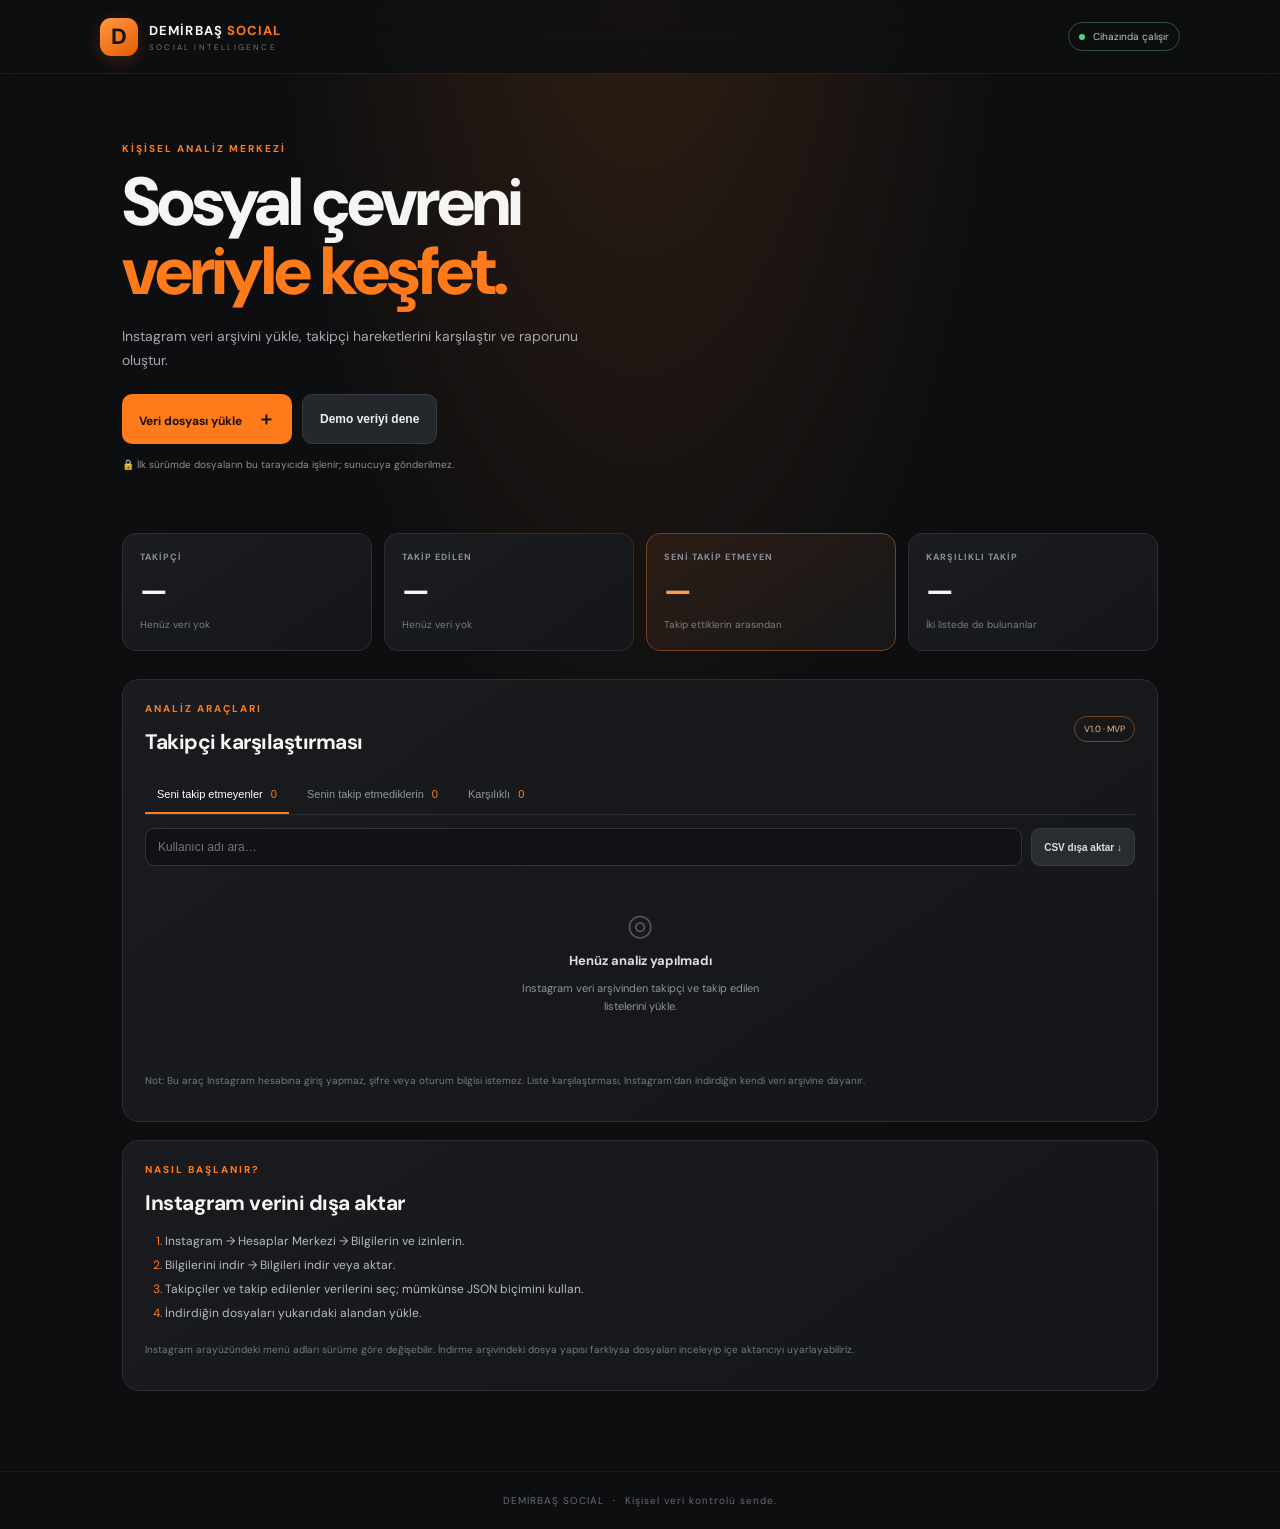
==== index.html @ a3990540 "Add files via upload" ====
<!doctype html>
<html lang="tr">
<head>
  <meta charset="utf-8">
  <meta name="viewport" content="width=device-width,initial-scale=1,viewport-fit=cover">
  <meta name="theme-color" content="#111111">
  <meta name="description" content="DEMİRBAŞ SOCIAL — kişisel sosyal medya analiz merkezi">
  <link rel="manifest" href="manifest.webmanifest">
  <link rel="icon" href="icon.svg" type="image/svg+xml">
  <link rel="stylesheet" href="styles.css">
  <title>DEMİRBAŞ SOCIAL</title>
</head>
<body>
  <header class="topbar">
    <div class="brand"><span class="brand-mark">D</span><div><strong>DEMİRBAŞ <em>SOCIAL</em></strong><small>SOCIAL INTELLIGENCE</small></div></div>
    <span class="local-pill"><i></i> Cihazında çalışır</span>
  </header>

  <main>
    <section class="hero">
      <p class="eyebrow">KİŞİSEL ANALİZ MERKEZİ</p>
      <h1>Sosyal çevreni<br><span>veriyle keşfet.</span></h1>
      <p class="sub">Instagram veri arşivini yükle, takipçi hareketlerini karşılaştır ve raporunu oluştur.</p>
      <div class="actions">
        <label class="primary-btn" for="fileInput">Veri dosyası yükle <b>＋</b></label>
        <input id="fileInput" type="file" accept=".json,.html,.htm,.csv,.txt" multiple hidden>
        <button class="secondary-btn" id="demoBtn">Demo veriyi dene</button>
      </div>
      <p class="privacy-note">🔒 İlk sürümde dosyaların bu tarayıcıda işlenir; sunucuya gönderilmez.</p>
    </section>

    <section class="stats">
      <article class="stat-card"><span>TAKİPÇİ</span><strong id="followersCount">—</strong><small id="followersHint">Henüz veri yok</small></article>
      <article class="stat-card"><span>TAKİP EDİLEN</span><strong id="followingCount">—</strong><small id="followingHint">Henüz veri yok</small></article>
      <article class="stat-card accent-card"><span>SENİ TAKİP ETMEYEN</span><strong id="notFollowingBack">—</strong><small>Takip ettiklerin arasından</small></article>
      <article class="stat-card"><span>KARŞILIKLI TAKİP</span><strong id="mutualCount">—</strong><small>İki listede de bulunanlar</small></article>
    </section>

    <section class="panel">
      <div class="section-head"><div><p class="eyebrow">ANALİZ ARAÇLARI</p><h2>Takipçi karşılaştırması</h2></div><span class="tag">V1.0 · MVP</span></div>
      <div class="tabs" role="tablist">
        <button class="tab active" data-tab="notback">Seni takip etmeyenler <span id="notbackTabCount">0</span></button>
        <button class="tab" data-tab="fans">Senin takip etmediklerin <span id="fansTabCount">0</span></button>
        <button class="tab" data-tab="mutual">Karşılıklı <span id="mutualTabCount">0</span></button>
      </div>
      <div class="list-toolbar"><input id="searchInput" type="search" placeholder="Kullanıcı adı ara…"><button id="exportBtn" class="export-btn">CSV dışa aktar ↓</button></div>
      <div id="resultList" class="result-list"><div class="empty"><span>◎</span><strong>Henüz analiz yapılmadı</strong><p>Instagram veri arşivinden takipçi ve takip edilen listelerini yükle.</p></div></div>
      <p class="footnote">Not: Bu araç Instagram hesabına giriş yapmaz, şifre veya oturum bilgisi istemez. Liste karşılaştırması, Instagram'dan indirdiğin kendi veri arşivine dayanır.</p>
    </section>

    <section class="howto">
      <p class="eyebrow">NASIL BAŞLANIR?</p>
      <h2>Instagram verini dışa aktar</h2>
      <ol>
        <li>Instagram → Hesaplar Merkezi → Bilgilerin ve izinlerin.</li>
        <li>Bilgilerini indir → Bilgileri indir veya aktar.</li>
        <li>Takipçiler ve takip edilenler verilerini seç; mümkünse JSON biçimini kullan.</li>
        <li>İndirdiğin dosyaları yukarıdaki alandan yükle.</li>
      </ol>
      <p class="footnote">Instagram arayüzündeki menü adları sürüme göre değişebilir. İndirme arşivindeki dosya yapısı farklıysa dosyaları inceleyip içe aktarıcıyı uyarlayabiliriz.</p>
    </section>
  </main>
  <footer>DEMİRBAŞ SOCIAL <span>·</span> Kişisel veri kontrolü sende.</footer>
  <script src="app.js"></script>
  <script>
    if ("serviceWorker" in navigator) window.addEventListener("load", () => navigator.serviceWorker.register("./sw.js").catch(()=>{}));
  </script>
</body>
</html>
---- styles.css ----
@import url('https://fonts.googleapis.com/css2?family=DM+Sans:wght@400;500;600;700;800&display=swap');
:root{--bg:#0d0e10;--panel:#17191c;--panel2:#1d2024;--line:#2b2e33;--text:#f5f5f3;--muted:#969ba3;--orange:#ff7a1a;--orange2:#ff9b4a}
*{box-sizing:border-box}body{margin:0;background:radial-gradient(ellipse at 50% -15%,#342014 0%,var(--bg) 42%);color:var(--text);font-family:"DM Sans",-apple-system,BlinkMacSystemFont,sans-serif;min-height:100vh}
.topbar{height:74px;border-bottom:1px solid #ffffff12;display:flex;align-items:center;justify-content:space-between;padding:0 max(20px,calc((100vw - 1080px)/2));background:#0d0e10c9;backdrop-filter:blur(16px);position:sticky;top:0;z-index:5}
.brand{display:flex;align-items:center;gap:11px}.brand-mark{width:38px;height:38px;border-radius:11px;background:linear-gradient(145deg,#ff9a45,#e65b00);display:grid;place-items:center;font-weight:800;font-size:22px;color:#151515;box-shadow:0 5px 20px #ff7a1a30}.brand strong{display:block;font-size:13px;letter-spacing:1.1px}.brand em{font-style:normal;color:var(--orange)}.brand small{display:block;color:#777;font-size:8px;letter-spacing:2.2px;margin-top:3px}.local-pill{font-size:10px;color:#b7c9bc;border:1px solid #35513e;border-radius:30px;padding:7px 10px}.local-pill i{display:inline-block;width:6px;height:6px;border-radius:50%;background:#55d47a;margin-right:5px}
main{max-width:1080px;margin:auto;padding:50px 22px 80px}.hero{padding:18px 0 38px}.eyebrow{font-size:10px;letter-spacing:2px;color:var(--orange);font-weight:800;margin:0 0 13px}.hero h1{font-size:clamp(38px,8vw,68px);line-height:1.02;letter-spacing:-3px;margin:0;font-weight:800}.hero h1 span{color:var(--orange)}.sub{color:#a4a7ac;max-width:490px;font-size:14px;line-height:1.7;margin:18px 0 22px}.actions{display:flex;gap:10px;flex-wrap:wrap}.primary-btn,.secondary-btn{border:0;border-radius:10px;padding:13px 17px;font-weight:700;font-size:12px;cursor:pointer}.primary-btn{background:var(--orange);color:#17110c}.primary-btn b{font-size:18px;margin-left:12px}.secondary-btn{background:#24272b;color:#eee;border:1px solid #363a40}.privacy-note{font-size:10px;color:#8b918c;margin-top:14px}
.stats{display:grid;grid-template-columns:repeat(4,1fr);gap:12px;margin:14px 0 28px}.stat-card{background:linear-gradient(145deg,#1a1c20,#141619);border:1px solid var(--line);border-radius:14px;padding:17px;min-height:112px}.stat-card span{display:block;color:#8d929a;font-size:9px;letter-spacing:1px;font-weight:700}.stat-card strong{display:block;font-size:30px;letter-spacing:-1px;margin:8px 0 2px}.stat-card small{font-size:10px;color:#777e87}.accent-card{border-color:#77401f;background:linear-gradient(145deg,#2b1d15,#171719)}.accent-card strong{color:var(--orange2)}
.panel,.howto{background:linear-gradient(145deg,#191b1f,#141619);border:1px solid var(--line);border-radius:17px;padding:22px;margin-top:18px}.section-head{display:flex;justify-content:space-between;align-items:center;gap:10px}.section-head h2,.howto h2{font-size:21px;margin:0;letter-spacing:-.5px}.tag{font-size:9px;color:#ffb47b;border:1px solid #744322;border-radius:30px;padding:6px 9px}.tabs{display:flex;gap:6px;overflow:auto;margin:22px 0 13px;border-bottom:1px solid var(--line)}.tab{white-space:nowrap;border:0;background:none;color:#90959d;padding:10px 12px 12px;font-size:11px;cursor:pointer;border-bottom:2px solid transparent}.tab.active{color:#fff;border-color:var(--orange)}.tab span{color:var(--orange);margin-left:5px}.list-toolbar{display:flex;gap:9px}.list-toolbar input{flex:1;min-width:0;background:#101215;border:1px solid #30343a;border-radius:9px;padding:11px 12px;color:#fff;font-size:12px;outline:none}.list-toolbar input:focus{border-color:var(--orange)}.export-btn{background:#292d32;color:#ddd;border:1px solid #393e45;border-radius:9px;padding:0 12px;font-size:10px;font-weight:700}.result-list{min-height:190px;padding-top:12px}.empty{display:flex;align-items:center;justify-content:center;flex-direction:column;text-align:center;padding:27px 10px;color:#8e949c}.empty span{font-size:30px;color:#555;margin-bottom:8px}.empty strong{color:#ddd;font-size:13px}.empty p{font-size:11px;max-width:280px;line-height:1.6}.user-row{display:flex;align-items:center;justify-content:space-between;padding:11px 5px;border-bottom:1px solid #ffffff0c;font-size:12px}.user-row a{color:#ff9b4a;text-decoration:none}.user-row small{color:#737982}.footnote{font-size:10px;line-height:1.6;color:#727982;margin-top:17px}.howto{margin-top:18px}.howto ol{padding-left:20px;color:#b6bbc1;font-size:12px;line-height:2}.howto li::marker{color:var(--orange)}footer{text-align:center;color:#646a72;font-size:10px;letter-spacing:1px;padding:22px;border-top:1px solid #ffffff0c}footer span{color:var(--orange);padding:0 5px}
@media(max-width:650px){.topbar{height:65px;padding:0 16px}.local-pill{font-size:9px}main{padding:34px 15px 55px}.hero h1{letter-spacing:-2px}.stats{grid-template-columns:repeat(2,1fr);gap:8px}.stat-card{padding:13px;min-height:100px}.stat-card strong{font-size:26px}.panel,.howto{padding:16px}.section-head h2{font-size:18px}.tabs{margin-top:17px}.tab{font-size:10px;padding-left:7px;padding-right:7px}.list-toolbar{flex-direction:column}.export-btn{padding:11px}.brand strong{font-size:11px}}
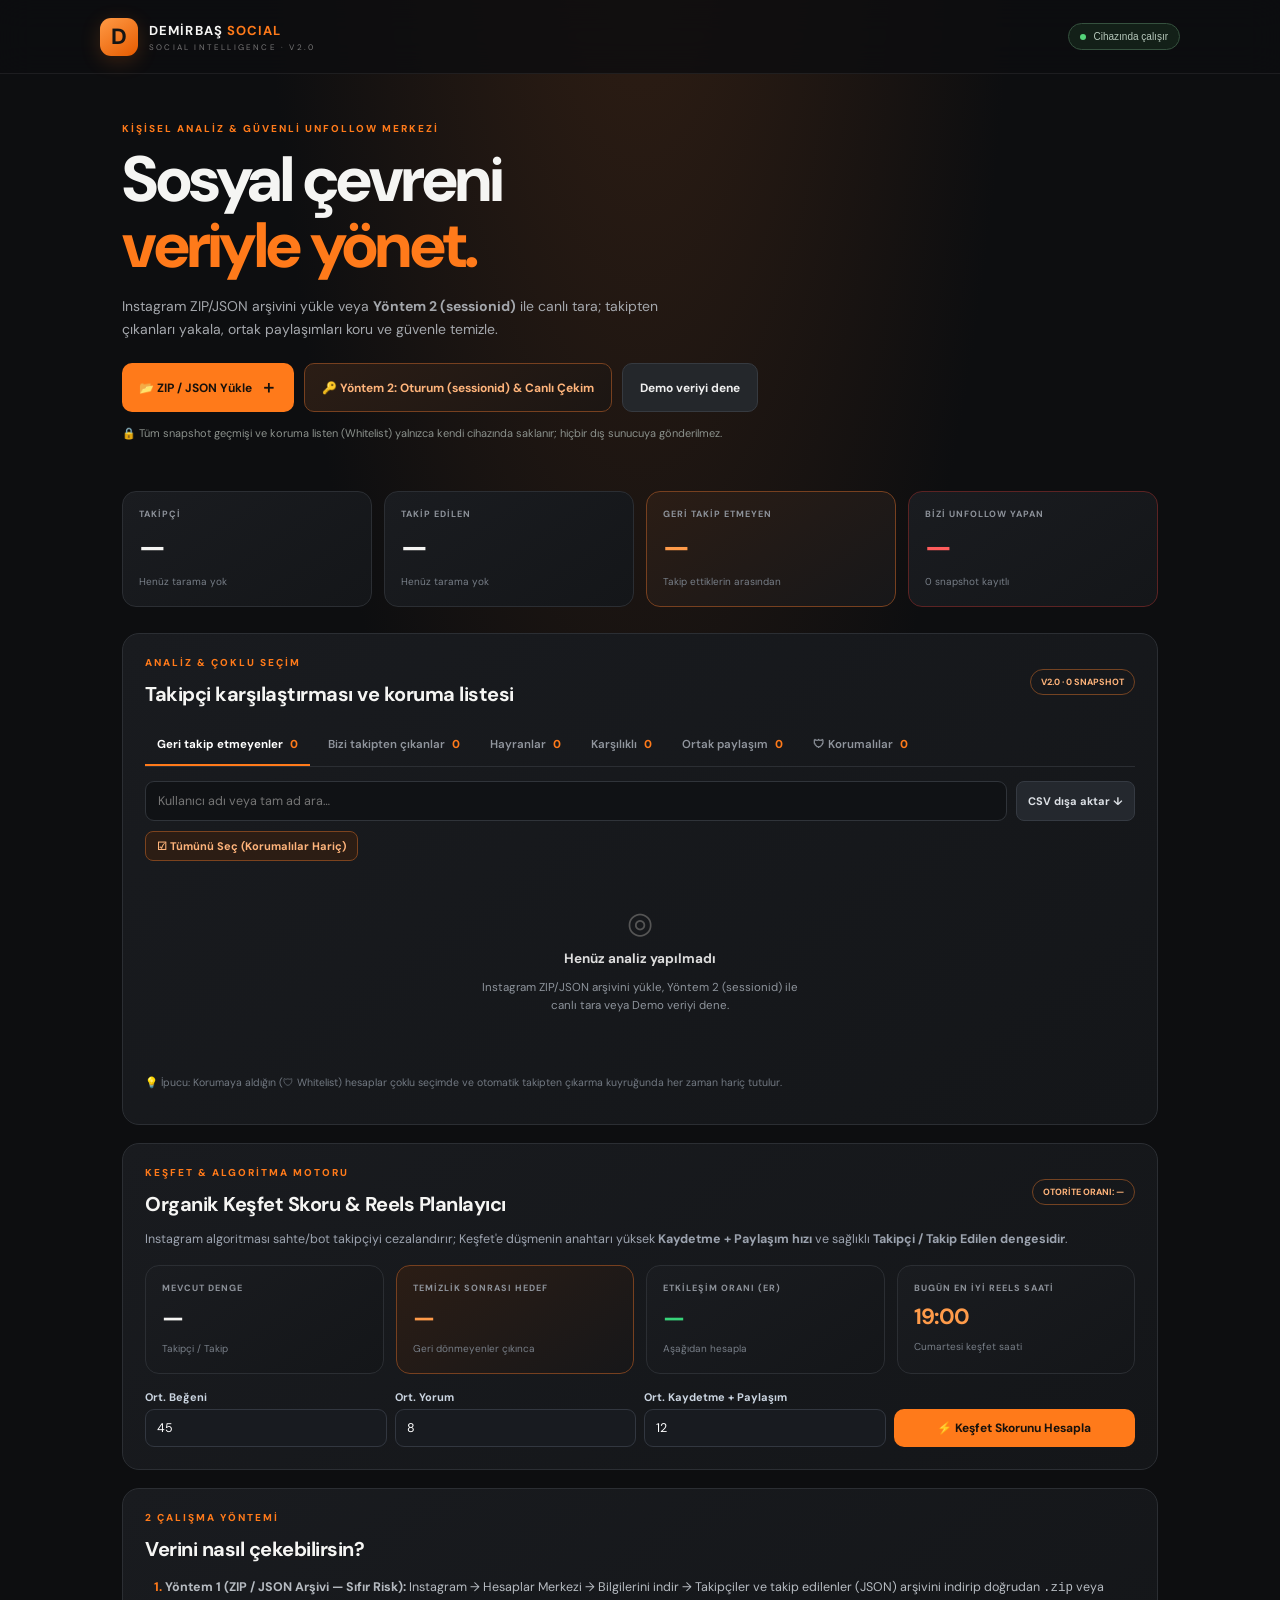
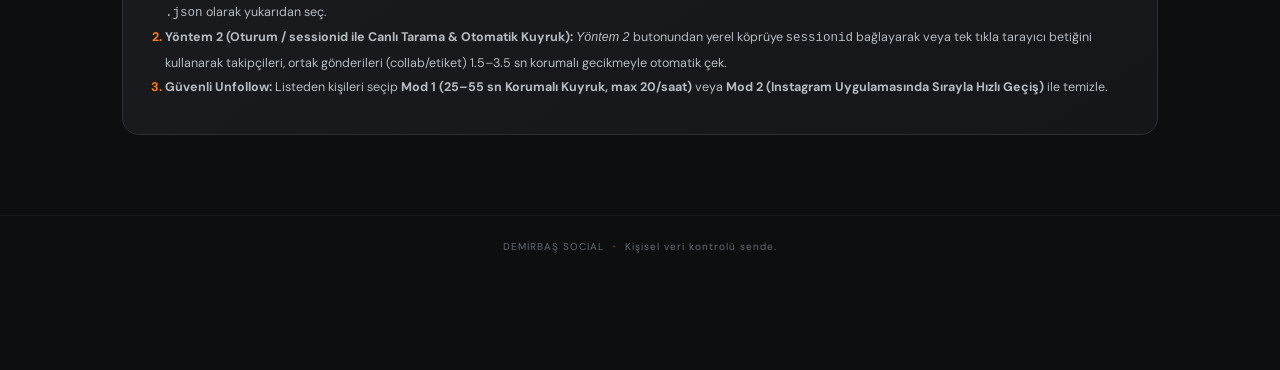
==== commit 97ec123b: "feat: DEMIRBAS SOCIAL v2.0 + Explore Engine & Safe Unfollow" ====
--- a/index.html
+++ b/index.html
@@ -2,68 +2,312 @@
 <html lang="tr">
 <head>
   <meta charset="utf-8">
-  <meta name="viewport" content="width=device-width,initial-scale=1,viewport-fit=cover">
+  <meta name="viewport" content="width=device-width,initial-scale=1,maximum-scale=1,user-scalable=no,viewport-fit=cover">
+  <meta name="apple-mobile-web-app-capable" content="yes">
+  <meta name="apple-mobile-web-app-status-bar-style" content="black-translucent">
+  <meta name="apple-mobile-web-app-title" content="D SOCIAL">
   <meta name="theme-color" content="#111111">
-  <meta name="description" content="DEMİRBAŞ SOCIAL — kişisel sosyal medya analiz merkezi">
+  <meta name="description" content="DEMİRBAŞ SOCIAL — kişisel takipçi analizi, snapshot geçmişi ve güvenli takipten çıkarma merkezi">
   <link rel="manifest" href="manifest.webmanifest">
   <link rel="icon" href="icon.svg" type="image/svg+xml">
+  <link rel="apple-touch-icon" href="icon.svg">
   <link rel="stylesheet" href="styles.css">
   <title>DEMİRBAŞ SOCIAL</title>
 </head>
 <body>
   <header class="topbar">
-    <div class="brand"><span class="brand-mark">D</span><div><strong>DEMİRBAŞ <em>SOCIAL</em></strong><small>SOCIAL INTELLIGENCE</small></div></div>
-    <span class="local-pill"><i></i> Cihazında çalışır</span>
+    <div class="brand">
+      <span class="brand-mark">D</span>
+      <div>
+        <strong>DEMİRBAŞ <em>SOCIAL</em></strong>
+        <small>SOCIAL INTELLIGENCE · V2.0</small>
+      </div>
+    </div>
+    <div class="top-right">
+      <button class="local-pill" id="sessionPillBtn" type="button">
+        <i></i> <span id="sessionPillText">Cihazında çalışır</span>
+      </button>
+    </div>
   </header>
 
   <main>
     <section class="hero">
-      <p class="eyebrow">KİŞİSEL ANALİZ MERKEZİ</p>
-      <h1>Sosyal çevreni<br><span>veriyle keşfet.</span></h1>
-      <p class="sub">Instagram veri arşivini yükle, takipçi hareketlerini karşılaştır ve raporunu oluştur.</p>
+      <p class="eyebrow">KİŞİSEL ANALİZ &amp; GÜVENLİ UNFOLLOW MERKEZİ</p>
+      <h1>Sosyal çevreni<br><span>veriyle yönet.</span></h1>
+      <p class="sub">Instagram ZIP/JSON arşivini yükle veya <strong>Yöntem 2 (sessionid)</strong> ile canlı tara; takipten çıkanları yakala, ortak paylaşımları koru ve güvenle temizle.</p>
       <div class="actions">
-        <label class="primary-btn" for="fileInput">Veri dosyası yükle <b>＋</b></label>
-        <input id="fileInput" type="file" accept=".json,.html,.htm,.csv,.txt" multiple hidden>
-        <button class="secondary-btn" id="demoBtn">Demo veriyi dene</button>
-      </div>
-      <p class="privacy-note">🔒 İlk sürümde dosyaların bu tarayıcıda işlenir; sunucuya gönderilmez.</p>
-    </section>
+        <label class="primary-btn" for="fileInput">📂 ZIP / JSON Yükle <b>＋</b></label>
+        <input id="fileInput" type="file" accept=".zip,.json,.html,.htm,.csv,.txt" multiple hidden>
+        <button class="session-btn" id="openMethod2Btn" type="button">🔑 Yöntem 2: Oturum (sessionid) &amp; Canlı Çekim</button>
+        <button class="secondary-btn" id="demoBtn" type="button">Demo veriyi dene</button>
+      </div>
+      <p class="privacy-note">🔒 Tüm snapshot geçmişi ve koruma listen (Whitelist) yalnızca kendi cihazında saklanır; hiçbir dış sunucuya gönderilmez.</p>
+    </section>
+
+    <div class="status-banner" id="statusBanner">
+      <span id="statusBannerText">Hazır</span>
+      <button class="mini-btn" type="button" onclick="document.getElementById('statusBanner').style.display='none'">✕</button>
+    </div>
+
+    <div class="queue-card" id="queueCard">
+      <div class="queue-head">
+        <span class="queue-title" id="queueTitle">⏱ Korumalı Otomatik Kuyruk</span>
+        <div style="display:flex;gap:6px;">
+          <button class="mini-btn" id="qPauseBtn" type="button">Duraklat</button>
+          <button class="mini-btn green" id="qResumeBtn" type="button">Devam Et</button>
+          <button class="mini-btn" id="qClearBtn" type="button">Temizle</button>
+        </div>
+      </div>
+      <div class="queue-sub" id="queueSubText">Hazırlanıyor…</div>
+    </div>
 
     <section class="stats">
-      <article class="stat-card"><span>TAKİPÇİ</span><strong id="followersCount">—</strong><small id="followersHint">Henüz veri yok</small></article>
-      <article class="stat-card"><span>TAKİP EDİLEN</span><strong id="followingCount">—</strong><small id="followingHint">Henüz veri yok</small></article>
-      <article class="stat-card accent-card"><span>SENİ TAKİP ETMEYEN</span><strong id="notFollowingBack">—</strong><small>Takip ettiklerin arasından</small></article>
-      <article class="stat-card"><span>KARŞILIKLI TAKİP</span><strong id="mutualCount">—</strong><small>İki listede de bulunanlar</small></article>
+      <article class="stat-card" data-jump="mutual">
+        <span>TAKİPÇİ</span>
+        <strong id="followersCount">—</strong>
+        <small id="followersHint">Henüz tarama yok</small>
+      </article>
+      <article class="stat-card" data-jump="notback">
+        <span>TAKİP EDİLEN</span>
+        <strong id="followingCount">—</strong>
+        <small id="followingHint">Henüz tarama yok</small>
+      </article>
+      <article class="stat-card accent-card" data-jump="notback">
+        <span>GERİ TAKİP ETMEYEN</span>
+        <strong id="notFollowingBack">—</strong>
+        <small>Takip ettiklerin arasından</small>
+      </article>
+      <article class="stat-card alert-card" data-jump="unfollowers">
+        <span>BİZİ UNFOLLOW YAPAN</span>
+        <strong id="unfollowersCount">—</strong>
+        <small id="unfollowersHint">Snapshot karşılaştırması</small>
+      </article>
     </section>
 
     <section class="panel">
-      <div class="section-head"><div><p class="eyebrow">ANALİZ ARAÇLARI</p><h2>Takipçi karşılaştırması</h2></div><span class="tag">V1.0 · MVP</span></div>
+      <div class="section-head">
+        <div>
+          <p class="eyebrow">ANALİZ &amp; ÇOKLU SEÇİM</p>
+          <h2>Takipçi karşılaştırması ve koruma listesi</h2>
+        </div>
+        <span class="tag" id="snapshotTag">V2.0 · SNAPSHOT HAZIR</span>
+      </div>
+
       <div class="tabs" role="tablist">
-        <button class="tab active" data-tab="notback">Seni takip etmeyenler <span id="notbackTabCount">0</span></button>
-        <button class="tab" data-tab="fans">Senin takip etmediklerin <span id="fansTabCount">0</span></button>
-        <button class="tab" data-tab="mutual">Karşılıklı <span id="mutualTabCount">0</span></button>
-      </div>
-      <div class="list-toolbar"><input id="searchInput" type="search" placeholder="Kullanıcı adı ara…"><button id="exportBtn" class="export-btn">CSV dışa aktar ↓</button></div>
-      <div id="resultList" class="result-list"><div class="empty"><span>◎</span><strong>Henüz analiz yapılmadı</strong><p>Instagram veri arşivinden takipçi ve takip edilen listelerini yükle.</p></div></div>
-      <p class="footnote">Not: Bu araç Instagram hesabına giriş yapmaz, şifre veya oturum bilgisi istemez. Liste karşılaştırması, Instagram'dan indirdiğin kendi veri arşivine dayanır.</p>
+        <button class="tab active" data-tab="notback" type="button">Geri takip etmeyenler <span id="notbackTabCount">0</span></button>
+        <button class="tab" data-tab="unfollowers" type="button">Bizi takipten çıkanlar <span id="unfollowersTabCount">0</span></button>
+        <button class="tab" data-tab="fans" type="button">Hayranlar <span id="fansTabCount">0</span></button>
+        <button class="tab" data-tab="mutual" type="button">Karşılıklı <span id="mutualTabCount">0</span></button>
+        <button class="tab" data-tab="collabs" type="button">Ortak paylaşım <span id="collabsTabCount">0</span></button>
+        <button class="tab" data-tab="whitelist" type="button">🛡 Korumalılar <span id="whitelistTabCount">0</span></button>
+      </div>
+
+      <div class="list-toolbar">
+        <input id="searchInput" type="search" placeholder="Kullanıcı adı veya tam ad ara…">
+        <button id="exportBtn" class="mini-btn" type="button">CSV dışa aktar ↓</button>
+      </div>
+
+      <div class="bulk-bar">
+        <button class="mini-btn orange" id="selectAllBtn" type="button">☑ Tümünü Seç (Korumalılar Hariç)</button>
+        <button class="mini-btn green" id="protectCollabsBtn" type="button" style="display:none;">🛡 Tüm Ortak Paylaşımları Koru</button>
+        <button class="mini-btn green" id="protectSelectedBtn" type="button" style="display:none;">🛡 Seçilenleri Korumaya Al</button>
+        <button class="mini-btn" id="clearSelectBtn" type="button" style="display:none;">Seçimi Temizle</button>
+      </div>
+
+      <div id="resultList" class="result-list">
+        <div class="empty">
+          <span>◎</span>
+          <strong>Henüz analiz yapılmadı</strong>
+          <p>Instagram ZIP/JSON arşivini yükle, Yöntem 2 (sessionid) ile canlı tara veya Demo veriyi dene.</p>
+        </div>
+      </div>
+
+      <p class="footnote">
+        💡 İpucu: Korumaya aldığın (🛡 Whitelist) hesaplar çoklu seçimde ve otomatik takipten çıkarma kuyruğunda her zaman hariç tutulur.
+      </p>
+    </section>
+
+    <!-- Organik Keşfet & Büyüme Analiz Paneli -->
+    <section class="panel" id="explorePanel">
+      <div class="section-head">
+        <div>
+          <p class="eyebrow">KEŞFET &amp; ALGORİTMA MOTORU</p>
+          <h2>Organik Keşfet Skoru &amp; Reels Planlayıcı</h2>
+        </div>
+        <span class="tag" id="ratioBadge">OTORİTE ORANI: —</span>
+      </div>
+
+      <p style="font-size:12.5px;color:#9ca3af;margin:12px 0 16px;line-height:1.6;">
+        Instagram algoritması sahte/bot takipçiyi cezalandırır; Keşfet'e düşmenin anahtarı yüksek <strong>Kaydetme + Paylaşım hızı</strong> ve sağlıklı <strong>Takipçi / Takip Edilen dengesidir</strong>.
+      </p>
+
+      <div class="stats" style="margin:0 0 16px;">
+        <article class="stat-card" style="min-height:92px;">
+          <span>MEVCUT DENGE</span>
+          <strong id="curRatioVal" style="font-size:24px;">—</strong>
+          <small>Takipçi / Takip</small>
+        </article>
+        <article class="stat-card accent-card" style="min-height:92px;">
+          <span>TEMİZLİK SONRASI HEDEF</span>
+          <strong id="targetRatioVal" style="font-size:24px;">—</strong>
+          <small>Geri dönmeyenler çıkınca</small>
+        </article>
+        <article class="stat-card" style="min-height:92px;">
+          <span>ETKİLEŞİM ORANI (ER)</span>
+          <strong id="erPercentVal" style="font-size:24px;color:#38d47a;">—</strong>
+          <small id="erGradeHint">Aşağıdan hesapla</small>
+        </article>
+        <article class="stat-card" style="min-height:92px;">
+          <span>BUGÜN EN İYİ REELS SAATİ</span>
+          <strong id="bestHourVal" style="font-size:22px;color:var(--orange2);">20:30</strong>
+          <small id="bestHourHint">Prime-time etkileşim</small>
+        </article>
+      </div>
+
+      <div style="display:grid;grid-template-columns:repeat(auto-fit,minmax(130px,1fr));gap:8px;">
+        <div>
+          <label class="field-label" style="margin-top:0;">Ort. Beğeni</label>
+          <input class="field-input" id="calcLikes" type="number" placeholder="Örn: 45" value="45">
+        </div>
+        <div>
+          <label class="field-label" style="margin-top:0;">Ort. Yorum</label>
+          <input class="field-input" id="calcComments" type="number" placeholder="Örn: 8" value="8">
+        </div>
+        <div>
+          <label class="field-label" style="margin-top:0;">Ort. Kaydetme + Paylaşım</label>
+          <input class="field-input" id="calcSaves" type="number" placeholder="Örn: 12" value="12">
+        </div>
+        <div style="display:flex;align-items:flex-end;">
+          <button class="primary-btn" id="calcExploreBtn" type="button" style="width:100%;justify-content:center;padding:11px;">⚡ Keşfet Skorunu Hesapla</button>
+        </div>
+      </div>
+
+      <div id="exploreAdviceBox" class="modal-box" style="margin-top:12px;display:none;"></div>
     </section>
 
     <section class="howto">
-      <p class="eyebrow">NASIL BAŞLANIR?</p>
-      <h2>Instagram verini dışa aktar</h2>
+      <p class="eyebrow">2 ÇALIŞMA YÖNTEMİ</p>
+      <h2>Verini nasıl çekebilirsin?</h2>
       <ol>
-        <li>Instagram → Hesaplar Merkezi → Bilgilerin ve izinlerin.</li>
-        <li>Bilgilerini indir → Bilgileri indir veya aktar.</li>
-        <li>Takipçiler ve takip edilenler verilerini seç; mümkünse JSON biçimini kullan.</li>
-        <li>İndirdiğin dosyaları yukarıdaki alandan yükle.</li>
+        <li><strong>Yöntem 1 (ZIP / JSON Arşivi — Sıfır Risk):</strong> Instagram → Hesaplar Merkezi → Bilgilerini indir → Takipçiler ve takip edilenler (JSON) arşivini indirip doğrudan <code>.zip</code> veya <code>.json</code> olarak yukarıdan seç.</li>
+        <li><strong>Yöntem 2 (Oturum / sessionid ile Canlı Tarama &amp; Otomatik Kuyruk):</strong> <em>Yöntem 2</em> butonundan yerel köprüye <code>sessionid</code> bağlayarak veya tek tıkla tarayıcı betiğini kullanarak takipçileri, ortak gönderileri (collab/etiket) 1.5–3.5 sn korumalı gecikmeyle otomatik çek.</li>
+        <li><strong>Güvenli Unfollow:</strong> Listeden kişileri seçip <strong>Mod 1 (25–55 sn Korumalı Kuyruk, max 20/saat)</strong> veya <strong>Mod 2 (Instagram Uygulamasında Sırayla Hızlı Geçiş)</strong> ile temizle.</li>
       </ol>
-      <p class="footnote">Instagram arayüzündeki menü adları sürüme göre değişebilir. İndirme arşivindeki dosya yapısı farklıysa dosyaları inceleyip içe aktarıcıyı uyarlayabiliriz.</p>
     </section>
   </main>
+
+  <!-- Sabit Alt Seçmeli Unfollow Çubuğu -->
+  <div class="unfollow-bar" id="unfollowBar">
+    <div class="unfollow-top">
+      <strong id="selectedCountLabel">0 hesap seçildi</strong>
+      <span style="color:#6ee7b7;font-size:11px;">🛡 Korumalılar otomatik hariç</span>
+    </div>
+    <div class="mode-grid">
+      <button class="mode-btn m1" id="mode1Btn" type="button">
+        <strong>Mod 1: Korumalı Otomatik Kuyruk</strong>
+        <small>25–55 sn rastgele bekleme · Max 20/saat</small>
+      </button>
+      <button class="mode-btn m2" id="mode2Btn" type="button">
+        <strong>Mod 2: Yarı Otomatik Hızlı Geçiş</strong>
+        <small>Instagram'da Sırayla Aç · Sıfır Bot Riski</small>
+      </button>
+    </div>
+  </div>
+
+  <!-- Yöntem 2: Oturum (sessionid) & Canlı Çekim Modalı -->
+  <div class="modal-backdrop" id="method2Modal">
+    <div class="modal-card">
+      <div style="display:flex;justify-content:space-between;align-items:center;">
+        <div>
+          <p class="eyebrow" style="margin-bottom:4px;">YÖNTEM 2 · CANLI VERİ &amp; KUYRUK</p>
+          <strong style="font-size:17px;">Oturum (sessionid) &amp; Otomatik Tarama</strong>
+        </div>
+        <button class="mini-btn" type="button" id="closeMethod2Btn">Kapat</button>
+      </div>
+
+      <!-- Seçenek A: sessionid + Yerel Köprü -->
+      <div class="modal-box">
+        <strong style="font-size:13px;color:var(--orange2);">🔑 A) sessionid + Yerel Köprü Sunucusu (Tam Otomatik)</strong>
+        <p style="font-size:11.5px;color:#9ca3af;margin:6px 0 8px;line-height:1.5;">
+          Masaüstündeki <code>anti/demirbas-social/yerel-kopru/Baslat.command</code> açıkken tarayıcı çerezindeki <code>sessionid</code> ve <code>csrftoken</code> ile hem 1.5–3.5 sn korumalı canlı tarama hem de Mod 1 otomatik unfollow kuyruğu doğrudan çalışır.
+        </p>
+        <label class="field-label">Yerel Köprü Adresi (Mac veya HTTPS Tünel)</label>
+        <input class="field-input" id="bridgeUrlInput" placeholder="http://127.0.0.1:8090">
+        <label class="field-label">Instagram sessionid (veya tam Cookie satırı)</label>
+        <input class="field-input" id="sessionIdInput" type="password" placeholder="sessionid değerini yapıştır…">
+        <label class="field-label">csrftoken (Mod 1 otomatik takipten çıkarma için)</label>
+        <input class="field-input" id="csrfInput" placeholder="csrftoken değeri…">
+        <button class="primary-btn" style="width:100%;justify-content:center;margin-top:12px;" id="saveAndLiveScanBtn" type="button">
+          🚀 Kaydet ve Canlı Taramayı Başlat
+        </button>
+      </div>
+
+      <!-- Seçenek B: Köprüsüz Tarayıcıdan Canlı Çekim -->
+      <div class="modal-box">
+        <strong style="font-size:13px;color:#6ee7b7;">⚡ B) Köprüsüz Canlı Çekim (instagram.com Açıkken Tek Tık)</strong>
+        <p style="font-size:11.5px;color:#9ca3af;margin:6px 0 10px;line-height:1.5;">
+          Bilgisayar veya Safari'de <code>instagram.com</code> açıkken 1. butona basıp tarama kodunu kopyala ve konsolda çalıştır (1.5–3.5 sn korumalı okur ve veriyi panoya kopyalar). Ardından 2. butonla buraya aktar:
+        </p>
+        <div style="display:grid;grid-template-columns:1fr 1fr;gap:8px;">
+          <button class="mini-btn orange" id="copyScannerScriptBtn" type="button" style="padding:11px 8px;">1. Canlı Tarama Kodunu Kopyala</button>
+          <button class="mini-btn green" id="pasteLiveJsonBtn" type="button" style="padding:11px 8px;">2. 📋 Panodan Veriyi Aktar</button>
+        </div>
+        <textarea class="field-input" id="manualJsonPaste" rows="2" placeholder="Veya kopyalanan canlı JSON çıktısını buraya yapıştır…" style="margin-top:8px;"></textarea>
+        <button class="secondary-btn" style="width:100%;justify-content:center;margin-top:8px;padding:10px;" id="importManualJsonBtn" type="button">Yapıştırılan Veriyi Analiz Et</button>
+      </div>
+    </div>
+  </div>
+
+  <!-- Mod 2: Yarı Otomatik Hızlı Geçiş Modalı -->
+  <div class="modal-backdrop" id="semiAutoModal">
+    <div class="modal-card">
+      <div style="display:flex;justify-content:space-between;align-items:center;">
+        <strong style="font-size:15px;" id="semiTitle">Hızlı Geçiş (1/1)</strong>
+        <button class="mini-btn" type="button" id="closeSemiBtn">Kapat</button>
+      </div>
+      <div class="modal-box" style="text-align:center;padding:20px 14px;">
+        <div style="font-size:22px;font-weight:800;color:var(--orange2);" id="semiUsername">@kullanici</div>
+        <div style="font-size:12.5px;color:#9ca3af;margin-top:4px;" id="semiFullname"></div>
+        <p style="font-size:12px;color:#cbd5e1;margin:14px 0;line-height:1.55;">
+          Aşağıdaki butonla profili doğrudan telefonundaki <strong>Instagram</strong> uygulamasında aç, takipten çık ve buraya dönüp <strong>Çıktım · Sonraki</strong> butonuna dokun (Sıfır Bot Riski).
+        </p>
+        <div style="display:grid;grid-template-columns:1fr 1fr;gap:8px;">
+          <a id="semiAppLink" href="#" class="primary-btn" style="justify-content:center;text-decoration:none;">📲 Uygulamada Aç</a>
+          <a id="semiWebLink" href="#" target="_blank" rel="noopener" class="secondary-btn" style="justify-content:center;text-decoration:none;">🌐 Web'de Aç ↗</a>
+        </div>
+      </div>
+      <div style="display:grid;grid-template-columns:1fr 2fr;gap:9px;margin-top:12px;">
+        <button class="secondary-btn" id="semiSkipBtn" type="button" style="justify-content:center;">Atla</button>
+        <button class="primary-btn" id="semiDoneBtn" type="button" style="justify-content:center;background:var(--green);color:#082013;">✓ Çıktım · Sonraki</button>
+      </div>
+    </div>
+  </div>
+
+  <!-- Mod 1 Köprüsüz Kuyruk Kodu Modalı -->
+  <div class="modal-backdrop" id="scriptQueueModal">
+    <div class="modal-card">
+      <div style="display:flex;justify-content:space-between;align-items:center;">
+        <strong style="font-size:15px;">⏱ Mod 1: Korumalı Otomatik Kuyruk Kodu</strong>
+        <button class="mini-btn" type="button" onclick="document.getElementById('scriptQueueModal').style.display='none'">Kapat</button>
+      </div>
+      <p style="font-size:12px;color:#9ca3af;margin:8px 0;line-height:1.5;">
+        Yerel köprü bağlı olmadığı için seçtiğin <strong id="scriptQueueCount" style="color:var(--orange2);">0</strong> hesaba özel (25–55 sn rastgele gecikmeli, saatlik max 20 sınırlı ve uyarıda anında duran) kuyruk kodu üretildi:
+      </p>
+      <textarea class="field-input" id="generatedQueueScript" rows="5" readonly style="font-family:monospace;font-size:11px;"></textarea>
+      <div style="display:grid;grid-template-columns:1fr 1fr;gap:8px;margin-top:10px;">
+        <button class="primary-btn" id="copyQueueScriptBtn" type="button" style="justify-content:center;">📋 Kuyruk Kodunu Kopyala</button>
+        <button class="secondary-btn" id="markScriptDoneBtn" type="button" style="justify-content:center;">✓ Listeden Düşür</button>
+      </div>
+    </div>
+  </div>
+
   <footer>DEMİRBAŞ SOCIAL <span>·</span> Kişisel veri kontrolü sende.</footer>
+
   <script src="app.js"></script>
   <script>
-    if ("serviceWorker" in navigator) window.addEventListener("load", () => navigator.serviceWorker.register("./sw.js").catch(()=>{}));
+    if ("serviceWorker" in navigator) {
+      window.addEventListener("load", () => navigator.serviceWorker.register("./sw.js").catch(() => {}));
+    }
   </script>
 </body>
-</html>+</html>
--- a/styles.css
+++ b/styles.css
@@ -1,9 +1,413 @@
 @import url('https://fonts.googleapis.com/css2?family=DM+Sans:wght@400;500;600;700;800&display=swap');
-:root{--bg:#0d0e10;--panel:#17191c;--panel2:#1d2024;--line:#2b2e33;--text:#f5f5f3;--muted:#969ba3;--orange:#ff7a1a;--orange2:#ff9b4a}
-*{box-sizing:border-box}body{margin:0;background:radial-gradient(ellipse at 50% -15%,#342014 0%,var(--bg) 42%);color:var(--text);font-family:"DM Sans",-apple-system,BlinkMacSystemFont,sans-serif;min-height:100vh}
-.topbar{height:74px;border-bottom:1px solid #ffffff12;display:flex;align-items:center;justify-content:space-between;padding:0 max(20px,calc((100vw - 1080px)/2));background:#0d0e10c9;backdrop-filter:blur(16px);position:sticky;top:0;z-index:5}
-.brand{display:flex;align-items:center;gap:11px}.brand-mark{width:38px;height:38px;border-radius:11px;background:linear-gradient(145deg,#ff9a45,#e65b00);display:grid;place-items:center;font-weight:800;font-size:22px;color:#151515;box-shadow:0 5px 20px #ff7a1a30}.brand strong{display:block;font-size:13px;letter-spacing:1.1px}.brand em{font-style:normal;color:var(--orange)}.brand small{display:block;color:#777;font-size:8px;letter-spacing:2.2px;margin-top:3px}.local-pill{font-size:10px;color:#b7c9bc;border:1px solid #35513e;border-radius:30px;padding:7px 10px}.local-pill i{display:inline-block;width:6px;height:6px;border-radius:50%;background:#55d47a;margin-right:5px}
-main{max-width:1080px;margin:auto;padding:50px 22px 80px}.hero{padding:18px 0 38px}.eyebrow{font-size:10px;letter-spacing:2px;color:var(--orange);font-weight:800;margin:0 0 13px}.hero h1{font-size:clamp(38px,8vw,68px);line-height:1.02;letter-spacing:-3px;margin:0;font-weight:800}.hero h1 span{color:var(--orange)}.sub{color:#a4a7ac;max-width:490px;font-size:14px;line-height:1.7;margin:18px 0 22px}.actions{display:flex;gap:10px;flex-wrap:wrap}.primary-btn,.secondary-btn{border:0;border-radius:10px;padding:13px 17px;font-weight:700;font-size:12px;cursor:pointer}.primary-btn{background:var(--orange);color:#17110c}.primary-btn b{font-size:18px;margin-left:12px}.secondary-btn{background:#24272b;color:#eee;border:1px solid #363a40}.privacy-note{font-size:10px;color:#8b918c;margin-top:14px}
-.stats{display:grid;grid-template-columns:repeat(4,1fr);gap:12px;margin:14px 0 28px}.stat-card{background:linear-gradient(145deg,#1a1c20,#141619);border:1px solid var(--line);border-radius:14px;padding:17px;min-height:112px}.stat-card span{display:block;color:#8d929a;font-size:9px;letter-spacing:1px;font-weight:700}.stat-card strong{display:block;font-size:30px;letter-spacing:-1px;margin:8px 0 2px}.stat-card small{font-size:10px;color:#777e87}.accent-card{border-color:#77401f;background:linear-gradient(145deg,#2b1d15,#171719)}.accent-card strong{color:var(--orange2)}
-.panel,.howto{background:linear-gradient(145deg,#191b1f,#141619);border:1px solid var(--line);border-radius:17px;padding:22px;margin-top:18px}.section-head{display:flex;justify-content:space-between;align-items:center;gap:10px}.section-head h2,.howto h2{font-size:21px;margin:0;letter-spacing:-.5px}.tag{font-size:9px;color:#ffb47b;border:1px solid #744322;border-radius:30px;padding:6px 9px}.tabs{display:flex;gap:6px;overflow:auto;margin:22px 0 13px;border-bottom:1px solid var(--line)}.tab{white-space:nowrap;border:0;background:none;color:#90959d;padding:10px 12px 12px;font-size:11px;cursor:pointer;border-bottom:2px solid transparent}.tab.active{color:#fff;border-color:var(--orange)}.tab span{color:var(--orange);margin-left:5px}.list-toolbar{display:flex;gap:9px}.list-toolbar input{flex:1;min-width:0;background:#101215;border:1px solid #30343a;border-radius:9px;padding:11px 12px;color:#fff;font-size:12px;outline:none}.list-toolbar input:focus{border-color:var(--orange)}.export-btn{background:#292d32;color:#ddd;border:1px solid #393e45;border-radius:9px;padding:0 12px;font-size:10px;font-weight:700}.result-list{min-height:190px;padding-top:12px}.empty{display:flex;align-items:center;justify-content:center;flex-direction:column;text-align:center;padding:27px 10px;color:#8e949c}.empty span{font-size:30px;color:#555;margin-bottom:8px}.empty strong{color:#ddd;font-size:13px}.empty p{font-size:11px;max-width:280px;line-height:1.6}.user-row{display:flex;align-items:center;justify-content:space-between;padding:11px 5px;border-bottom:1px solid #ffffff0c;font-size:12px}.user-row a{color:#ff9b4a;text-decoration:none}.user-row small{color:#737982}.footnote{font-size:10px;line-height:1.6;color:#727982;margin-top:17px}.howto{margin-top:18px}.howto ol{padding-left:20px;color:#b6bbc1;font-size:12px;line-height:2}.howto li::marker{color:var(--orange)}footer{text-align:center;color:#646a72;font-size:10px;letter-spacing:1px;padding:22px;border-top:1px solid #ffffff0c}footer span{color:var(--orange);padding:0 5px}
-@media(max-width:650px){.topbar{height:65px;padding:0 16px}.local-pill{font-size:9px}main{padding:34px 15px 55px}.hero h1{letter-spacing:-2px}.stats{grid-template-columns:repeat(2,1fr);gap:8px}.stat-card{padding:13px;min-height:100px}.stat-card strong{font-size:26px}.panel,.howto{padding:16px}.section-head h2{font-size:18px}.tabs{margin-top:17px}.tab{font-size:10px;padding-left:7px;padding-right:7px}.list-toolbar{flex-direction:column}.export-btn{padding:11px}.brand strong{font-size:11px}}
+
+:root {
+  --bg: #0d0e10;
+  --panel: #17191c;
+  --panel2: #1d2024;
+  --line: #2b2e33;
+  --text: #f5f5f3;
+  --muted: #969ba3;
+  --orange: #ff7a1a;
+  --orange2: #ff9b4a;
+  --green: #38d47a;
+  --red: #ff5c5c;
+}
+
+* { box-sizing: border-box; -webkit-tap-highlight-color: transparent; }
+
+body {
+  margin: 0;
+  background: radial-gradient(ellipse at 50% -15%, #342014 0%, var(--bg) 42%);
+  color: var(--text);
+  font-family: "DM Sans", -apple-system, BlinkMacSystemFont, sans-serif;
+  min-height: 100vh;
+  padding-top: env(safe-area-inset-top);
+  padding-bottom: calc(env(safe-area-inset-bottom) + 96px);
+}
+
+.topbar {
+  height: 74px;
+  border-bottom: 1px solid #ffffff12;
+  display: flex;
+  align-items: center;
+  justify-content: space-between;
+  padding: 0 max(20px, calc((100vw - 1080px) / 2));
+  background: #0d0e10d9;
+  backdrop-filter: blur(16px);
+  -webkit-backdrop-filter: blur(16px);
+  position: sticky;
+  top: 0;
+  z-index: 20;
+}
+
+.brand { display: flex; align-items: center; gap: 11px; }
+.brand-mark {
+  width: 38px;
+  height: 38px;
+  border-radius: 11px;
+  background: linear-gradient(145deg, #ff9a45, #e65b00);
+  display: grid;
+  place-items: center;
+  font-weight: 800;
+  font-size: 22px;
+  color: #151515;
+  box-shadow: 0 5px 20px #ff7a1a30;
+}
+.brand strong { display: block; font-size: 13px; letter-spacing: 1.1px; }
+.brand em { font-style: normal; color: var(--orange); }
+.brand small { display: block; color: #777; font-size: 8px; letter-spacing: 2.2px; margin-top: 3px; }
+
+.top-right { display: flex; align-items: center; gap: 8px; }
+.local-pill {
+  font-size: 10px;
+  color: #b7c9bc;
+  border: 1px solid #35513e;
+  border-radius: 30px;
+  padding: 7px 11px;
+  cursor: pointer;
+  background: #132018;
+}
+.local-pill i {
+  display: inline-block;
+  width: 6px;
+  height: 6px;
+  border-radius: 50%;
+  background: #55d47a;
+  margin-right: 5px;
+}
+
+main { max-width: 1080px; margin: auto; padding: 38px 22px 80px; }
+.hero { padding: 10px 0 30px; }
+.eyebrow { font-size: 10px; letter-spacing: 2px; color: var(--orange); font-weight: 800; margin: 0 0 12px; }
+.hero h1 { font-size: clamp(34px, 7.5vw, 64px); line-height: 1.03; letter-spacing: -2.5px; margin: 0; font-weight: 800; }
+.hero h1 span { color: var(--orange); }
+.sub { color: #a4a7ac; max-width: 540px; font-size: 14px; line-height: 1.65; margin: 16px 0 22px; }
+
+.actions { display: flex; gap: 10px; flex-wrap: wrap; }
+.primary-btn, .secondary-btn, .session-btn {
+  border: 0;
+  border-radius: 10px;
+  padding: 13px 17px;
+  font-weight: 700;
+  font-size: 12px;
+  cursor: pointer;
+  display: inline-flex;
+  align-items: center;
+  gap: 8px;
+  font-family: inherit;
+}
+.primary-btn { background: var(--orange); color: #17110c; }
+.primary-btn b { font-size: 17px; }
+.session-btn {
+  background: linear-gradient(145deg, #2b1d15, #1c1613);
+  color: #ffb47b;
+  border: 1px solid #77401f;
+}
+.secondary-btn { background: #24272b; color: #eee; border: 1px solid #363a40; }
+.privacy-note { font-size: 11px; color: #8b918c; margin-top: 14px; }
+
+.status-banner {
+  margin: 12px 0 18px;
+  padding: 12px 15px;
+  border-radius: 12px;
+  background: #231912;
+  border: 1px solid #77401f;
+  color: #ffd5b5;
+  font-size: 12px;
+  display: none;
+  align-items: center;
+  justify-content: space-between;
+  gap: 10px;
+}
+.status-banner.error { background: #2b1414; border-color: #7f2626; color: #fecaca; }
+
+.queue-card {
+  margin: 0 0 18px;
+  padding: 14px 16px;
+  border-radius: 14px;
+  background: linear-gradient(145deg, #211915, #16181b);
+  border: 1px solid #8a4b23;
+  display: none;
+}
+.queue-head { display: flex; justify-content: space-between; align-items: center; gap: 10px; flex-wrap: wrap; }
+.queue-title { font-size: 12px; font-weight: 800; color: var(--orange2); }
+.queue-sub { font-size: 11px; color: #cbd5e1; margin-top: 6px; }
+
+.stats { display: grid; grid-template-columns: repeat(4, 1fr); gap: 12px; margin: 10px 0 26px; }
+.stat-card {
+  background: linear-gradient(145deg, #1a1c20, #141619);
+  border: 1px solid var(--line);
+  border-radius: 14px;
+  padding: 16px;
+  min-height: 108px;
+  cursor: pointer;
+  transition: border-color 0.15s;
+}
+.stat-card:hover { border-color: #4b5058; }
+.stat-card span { display: block; color: #8d929a; font-size: 9px; letter-spacing: 1px; font-weight: 700; }
+.stat-card strong { display: block; font-size: 29px; letter-spacing: -1px; margin: 8px 0 3px; }
+.stat-card small { font-size: 10px; color: #777e87; }
+.accent-card { border-color: #77401f; background: linear-gradient(145deg, #2b1d15, #171719); }
+.accent-card strong { color: var(--orange2); }
+.alert-card { border-color: #5c2323; }
+.alert-card strong { color: var(--red); }
+
+.panel, .howto {
+  background: linear-gradient(145deg, #191b1f, #141619);
+  border: 1px solid var(--line);
+  border-radius: 17px;
+  padding: 22px;
+  margin-top: 18px;
+}
+.section-head { display: flex; justify-content: space-between; align-items: center; gap: 10px; flex-wrap: wrap; }
+.section-head h2, .howto h2 { font-size: 20px; margin: 0; letter-spacing: -0.5px; }
+.tag { font-size: 9px; color: #ffb47b; border: 1px solid #744322; border-radius: 30px; padding: 6px 10px; font-weight: 700; }
+
+.tabs {
+  display: flex;
+  gap: 6px;
+  overflow-x: auto;
+  margin: 20px 0 14px;
+  border-bottom: 1px solid var(--line);
+  scrollbar-width: none;
+}
+.tabs::-webkit-scrollbar { display: none; }
+.tab {
+  white-space: nowrap;
+  border: 0;
+  background: none;
+  color: #90959d;
+  padding: 10px 12px 12px;
+  font-size: 11.5px;
+  font-weight: 600;
+  cursor: pointer;
+  border-bottom: 2px solid transparent;
+  font-family: inherit;
+}
+.tab.active { color: #fff; border-color: var(--orange); font-weight: 700; }
+.tab span { color: var(--orange); margin-left: 4px; font-weight: 800; }
+
+.list-toolbar { display: flex; gap: 9px; flex-wrap: wrap; }
+.list-toolbar input {
+  flex: 1;
+  min-width: 190px;
+  background: #101215;
+  border: 1px solid #30343a;
+  border-radius: 9px;
+  padding: 11px 12px;
+  color: #fff;
+  font-size: 12.5px;
+  outline: none;
+  font-family: inherit;
+}
+.list-toolbar input:focus { border-color: var(--orange); }
+
+.bulk-bar {
+  display: flex;
+  gap: 8px;
+  flex-wrap: wrap;
+  margin-top: 10px;
+}
+.mini-btn {
+  background: #24282e;
+  color: #dce0e5;
+  border: 1px solid #353a42;
+  border-radius: 8px;
+  padding: 7px 11px;
+  font-size: 11px;
+  font-weight: 700;
+  cursor: pointer;
+  font-family: inherit;
+}
+.mini-btn.orange { background: #2c1d14; border-color: #7c431e; color: #ffb47b; }
+.mini-btn.green { background: #132a1e; border-color: #26593d; color: #6ee7b7; }
+
+.result-list { min-height: 190px; padding-top: 10px; }
+.empty {
+  display: flex;
+  align-items: center;
+  justify-content: center;
+  flex-direction: column;
+  text-align: center;
+  padding: 32px 12px;
+  color: #8e949c;
+}
+.empty span { font-size: 30px; color: #555; margin-bottom: 8px; }
+.empty strong { color: #ddd; font-size: 13.5px; }
+.empty p { font-size: 11.5px; max-width: 320px; line-height: 1.6; }
+
+.user-row {
+  display: flex;
+  align-items: center;
+  gap: 11px;
+  padding: 11px 8px;
+  border-bottom: 1px solid #ffffff0d;
+  border-radius: 10px;
+  cursor: pointer;
+  transition: background 0.12s;
+}
+.user-row:hover { background: #ffffff05; }
+.user-row.selected { background: #2b1d14; border-bottom-color: #77401f; }
+.user-row.protected { border-left: 3px solid var(--green); padding-left: 9px; }
+
+.chk {
+  width: 21px;
+  height: 21px;
+  border-radius: 6px;
+  border: 1.5px solid #4a5058;
+  display: grid;
+  place-items: center;
+  font-size: 12px;
+  font-weight: 800;
+  color: #15110d;
+  flex-shrink: 0;
+}
+.user-row.selected .chk { background: var(--orange); border-color: var(--orange); }
+
+.avatar {
+  width: 38px;
+  height: 38px;
+  border-radius: 50%;
+  background: #252930;
+  color: var(--orange2);
+  display: grid;
+  place-items: center;
+  font-weight: 800;
+  font-size: 14px;
+  flex-shrink: 0;
+  overflow: hidden;
+}
+.avatar img { width: 100%; height: 100%; object-fit: cover; }
+
+.user-meta { flex: 1; min-width: 0; }
+.user-line { display: flex; align-items: center; gap: 7px; flex-wrap: wrap; }
+.user-name { color: var(--orange2); font-weight: 700; font-size: 13px; text-decoration: none; }
+.user-full { color: #9ca3af; font-size: 11.5px; margin-top: 2px; white-space: nowrap; overflow: hidden; text-overflow: ellipsis; }
+.user-sub { color: #6e7681; font-size: 10.5px; margin-top: 2px; }
+.badge-collab {
+  background: #2d2118;
+  border: 1px solid #7c431e;
+  color: #ffb47b;
+  font-size: 10px;
+  font-weight: 700;
+  padding: 2px 6px;
+  border-radius: 6px;
+}
+
+.row-actions { display: flex; align-items: center; gap: 6px; flex-shrink: 0; }
+.shield-btn {
+  border: 1px solid #353a42;
+  background: #1f2328;
+  color: #9ca3af;
+  border-radius: 7px;
+  padding: 5px 8px;
+  font-size: 10.5px;
+  font-weight: 700;
+  cursor: pointer;
+  font-family: inherit;
+}
+.shield-btn.on { background: #132a1e; border-color: #26593d; color: #6ee7b7; }
+.ext-link {
+  color: #8b929c;
+  text-decoration: none;
+  font-size: 11px;
+  padding: 5px 7px;
+  border-radius: 7px;
+  background: #1f2328;
+}
+
+.unfollow-bar {
+  position: fixed;
+  left: 0;
+  right: 0;
+  bottom: 0;
+  z-index: 40;
+  background: rgba(16, 18, 21, 0.97);
+  backdrop-filter: blur(16px);
+  -webkit-backdrop-filter: blur(16px);
+  border-top: 1px solid #77401f;
+  padding: 11px max(16px, calc((100vw - 1080px) / 2)) calc(env(safe-area-inset-bottom) + 12px);
+  display: none;
+}
+.unfollow-top { display: flex; justify-content: space-between; align-items: center; font-size: 12px; margin-bottom: 8px; }
+.mode-grid { display: grid; grid-template-columns: 1fr 1fr; gap: 9px; }
+.mode-btn {
+  border: 0;
+  border-radius: 10px;
+  padding: 11px 10px;
+  cursor: pointer;
+  text-align: center;
+  font-family: inherit;
+}
+.mode-btn.m1 { background: var(--orange); color: #17110c; }
+.mode-btn.m2 { background: #1f3a2c; color: #a7f3d0; border: 1px solid #2e6b4c; }
+.mode-btn strong { display: block; font-size: 12px; font-weight: 800; }
+.mode-btn small { display: block; font-size: 10px; opacity: 0.85; margin-top: 2px; }
+
+.modal-backdrop {
+  position: fixed;
+  inset: 0;
+  z-index: 60;
+  background: rgba(0, 0, 0, 0.76);
+  display: none;
+  align-items: flex-end;
+  justify-content: center;
+}
+.modal-card {
+  width: 100%;
+  max-width: 580px;
+  max-height: 90vh;
+  overflow-y: auto;
+  background: #15171a;
+  border: 1px solid #32363d;
+  border-top-left-radius: 20px;
+  border-top-right-radius: 20px;
+  padding: 20px 18px calc(env(safe-area-inset-bottom) + 22px);
+}
+.modal-box {
+  background: #101215;
+  border: 1px solid #2b2f36;
+  border-radius: 13px;
+  padding: 14px;
+  margin-top: 12px;
+}
+.field-label { display: block; font-size: 11px; font-weight: 700; color: #cbd5e1; margin-top: 10px; }
+.field-input {
+  width: 100%;
+  background: #181b20;
+  border: 1px solid #323740;
+  border-radius: 9px;
+  padding: 10px 11px;
+  color: #fff;
+  font-size: 12.5px;
+  margin-top: 5px;
+  outline: none;
+  font-family: inherit;
+}
+.field-input:focus { border-color: var(--orange); }
+
+.footnote { font-size: 10.5px; line-height: 1.6; color: #727982; margin-top: 16px; }
+.howto ol { padding-left: 20px; color: #b6bbc1; font-size: 12.5px; line-height: 1.95; }
+.howto li::marker { color: var(--orange); font-weight: 700; }
+
+footer {
+  text-align: center;
+  color: #646a72;
+  font-size: 10px;
+  letter-spacing: 1px;
+  padding: 24px;
+  border-top: 1px solid #ffffff0c;
+}
+footer span { color: var(--orange); padding: 0 5px; }
+
+@media (max-width: 650px) {
+  .topbar { height: 64px; padding: 0 15px; }
+  main { padding: 28px 14px 65px; }
+  .hero h1 { letter-spacing: -1.8px; }
+  .stats { grid-template-columns: repeat(2, 1fr); gap: 8px; }
+  .stat-card { padding: 13px; min-height: 96px; }
+  .stat-card strong { font-size: 25px; }
+  .panel, .howto { padding: 15px; }
+  .section-head h2 { font-size: 18px; }
+  .brand strong { font-size: 11.5px; }
+}
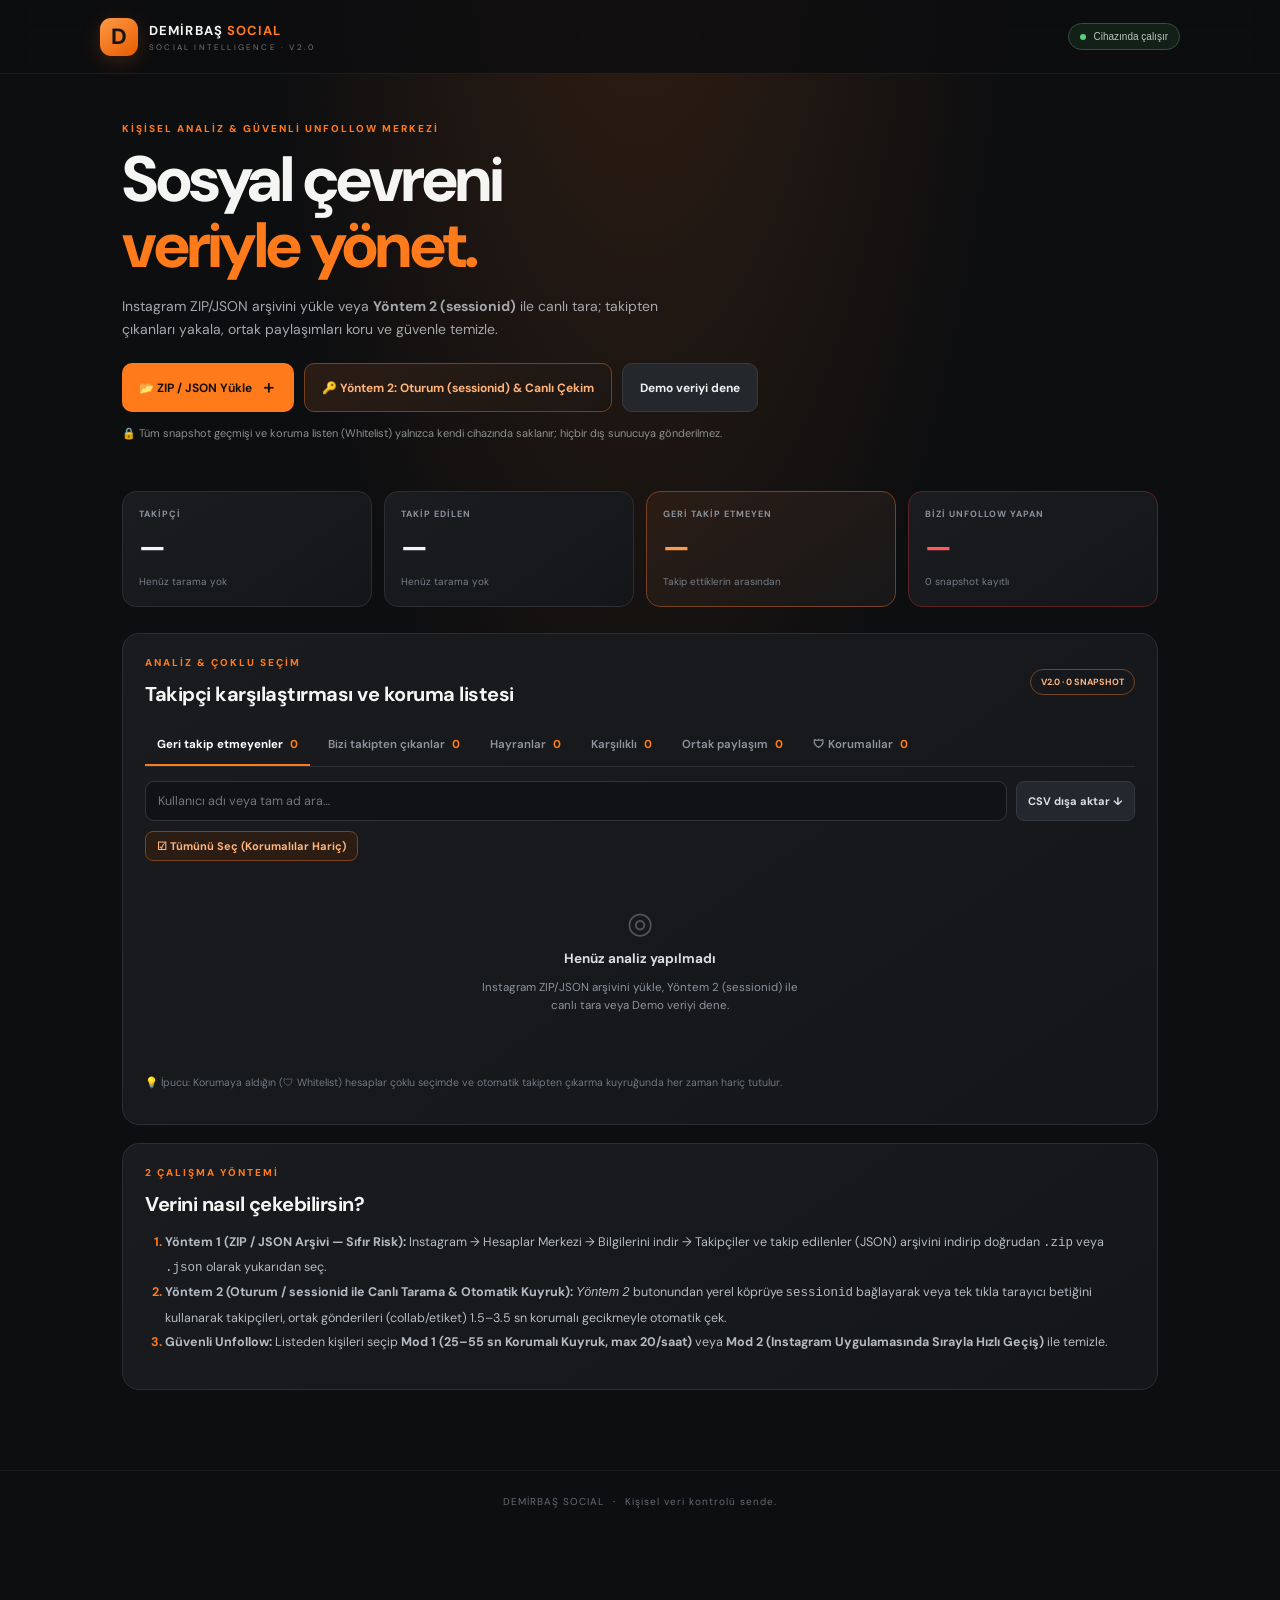
==== commit 1d91a20f: "feat: standalone DEMIRBAS KESFET PWA under /kesfet and separate from social" ====
--- a/index.html
+++ b/index.html
@@ -127,64 +127,6 @@
       </p>
     </section>
 
-    <!-- Organik Keşfet & Büyüme Analiz Paneli -->
-    <section class="panel" id="explorePanel">
-      <div class="section-head">
-        <div>
-          <p class="eyebrow">KEŞFET &amp; ALGORİTMA MOTORU</p>
-          <h2>Organik Keşfet Skoru &amp; Reels Planlayıcı</h2>
-        </div>
-        <span class="tag" id="ratioBadge">OTORİTE ORANI: —</span>
-      </div>
-
-      <p style="font-size:12.5px;color:#9ca3af;margin:12px 0 16px;line-height:1.6;">
-        Instagram algoritması sahte/bot takipçiyi cezalandırır; Keşfet'e düşmenin anahtarı yüksek <strong>Kaydetme + Paylaşım hızı</strong> ve sağlıklı <strong>Takipçi / Takip Edilen dengesidir</strong>.
-      </p>
-
-      <div class="stats" style="margin:0 0 16px;">
-        <article class="stat-card" style="min-height:92px;">
-          <span>MEVCUT DENGE</span>
-          <strong id="curRatioVal" style="font-size:24px;">—</strong>
-          <small>Takipçi / Takip</small>
-        </article>
-        <article class="stat-card accent-card" style="min-height:92px;">
-          <span>TEMİZLİK SONRASI HEDEF</span>
-          <strong id="targetRatioVal" style="font-size:24px;">—</strong>
-          <small>Geri dönmeyenler çıkınca</small>
-        </article>
-        <article class="stat-card" style="min-height:92px;">
-          <span>ETKİLEŞİM ORANI (ER)</span>
-          <strong id="erPercentVal" style="font-size:24px;color:#38d47a;">—</strong>
-          <small id="erGradeHint">Aşağıdan hesapla</small>
-        </article>
-        <article class="stat-card" style="min-height:92px;">
-          <span>BUGÜN EN İYİ REELS SAATİ</span>
-          <strong id="bestHourVal" style="font-size:22px;color:var(--orange2);">20:30</strong>
-          <small id="bestHourHint">Prime-time etkileşim</small>
-        </article>
-      </div>
-
-      <div style="display:grid;grid-template-columns:repeat(auto-fit,minmax(130px,1fr));gap:8px;">
-        <div>
-          <label class="field-label" style="margin-top:0;">Ort. Beğeni</label>
-          <input class="field-input" id="calcLikes" type="number" placeholder="Örn: 45" value="45">
-        </div>
-        <div>
-          <label class="field-label" style="margin-top:0;">Ort. Yorum</label>
-          <input class="field-input" id="calcComments" type="number" placeholder="Örn: 8" value="8">
-        </div>
-        <div>
-          <label class="field-label" style="margin-top:0;">Ort. Kaydetme + Paylaşım</label>
-          <input class="field-input" id="calcSaves" type="number" placeholder="Örn: 12" value="12">
-        </div>
-        <div style="display:flex;align-items:flex-end;">
-          <button class="primary-btn" id="calcExploreBtn" type="button" style="width:100%;justify-content:center;padding:11px;">⚡ Keşfet Skorunu Hesapla</button>
-        </div>
-      </div>
-
-      <div id="exploreAdviceBox" class="modal-box" style="margin-top:12px;display:none;"></div>
-    </section>
-
     <section class="howto">
       <p class="eyebrow">2 ÇALIŞMA YÖNTEMİ</p>
       <h2>Verini nasıl çekebilirsin?</h2>
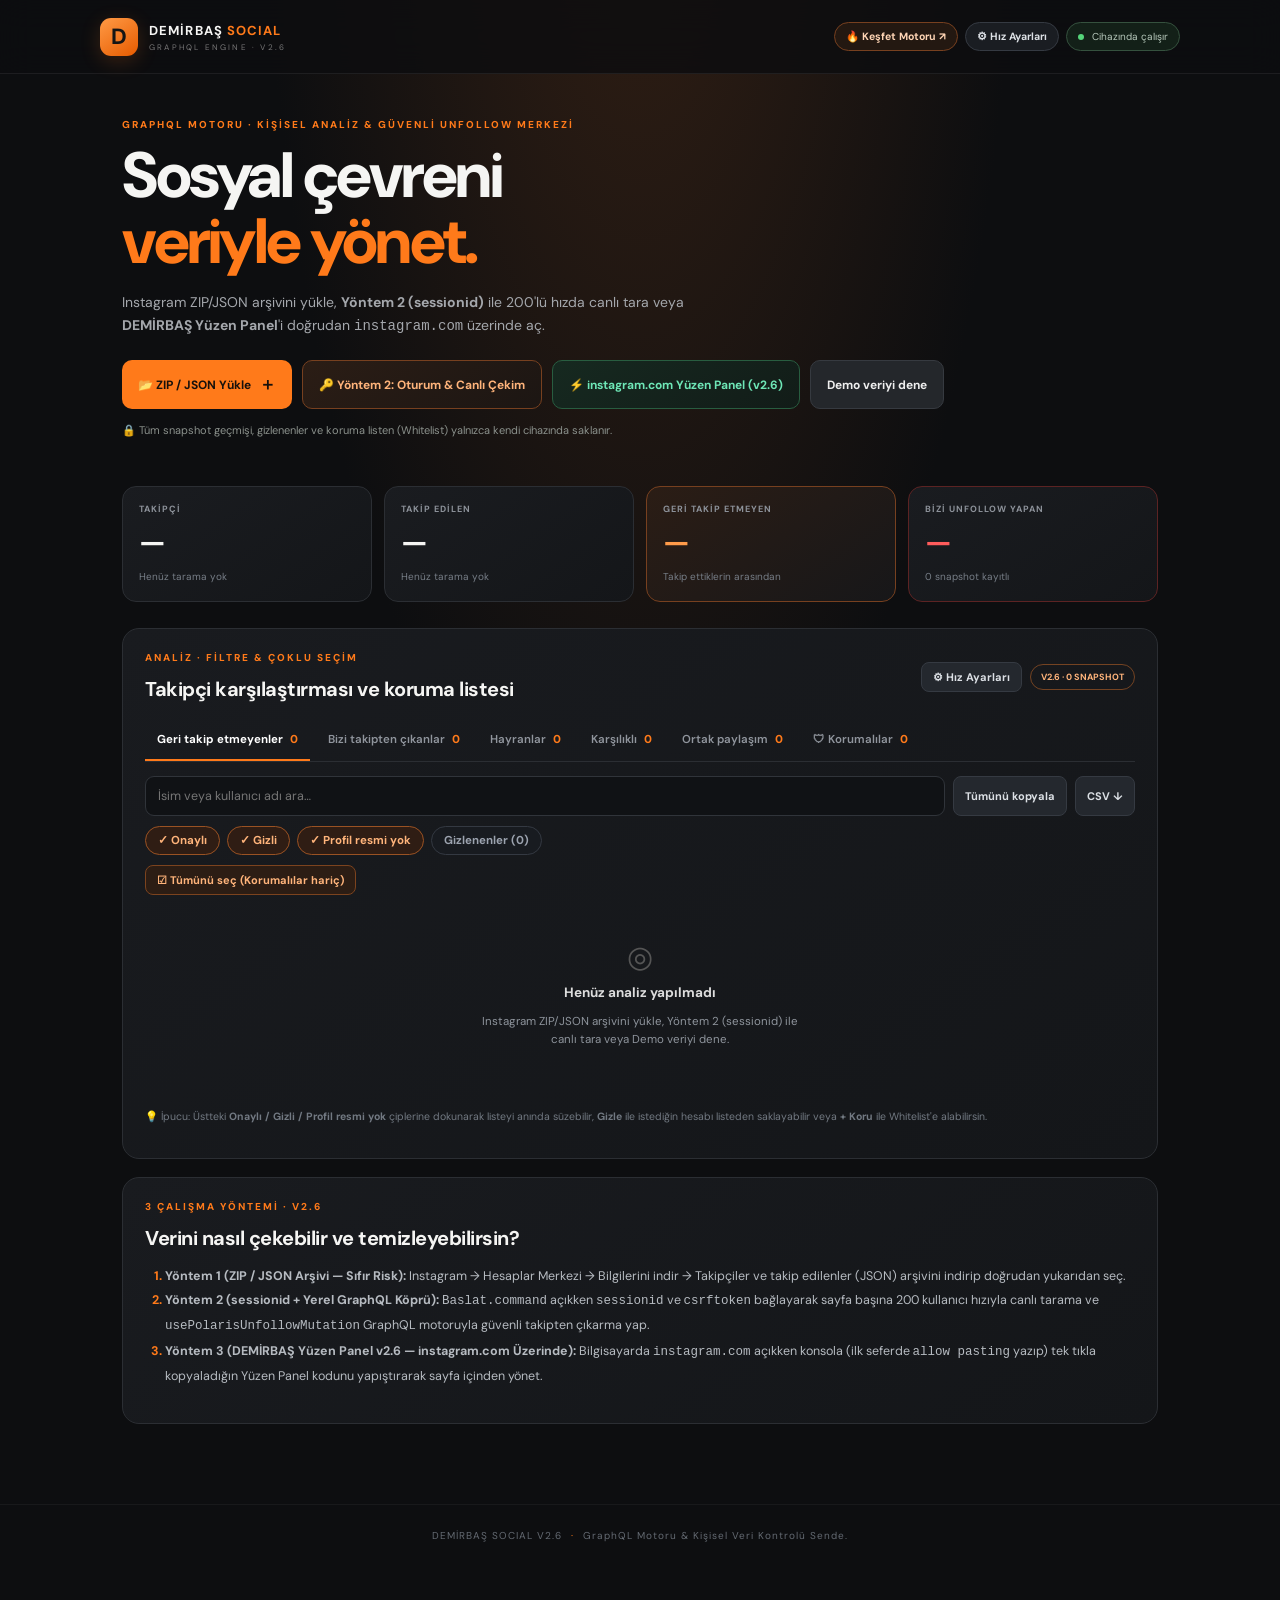
==== commit a9d05e22: "Upgrade DEMIRBAS SOCIAL to v2.6 GraphQL engine, speed settings, filter chips & floating panel" ====
--- a/index.html
+++ b/index.html
@@ -6,13 +6,13 @@
   <meta name="apple-mobile-web-app-capable" content="yes">
   <meta name="apple-mobile-web-app-status-bar-style" content="black-translucent">
   <meta name="apple-mobile-web-app-title" content="D SOCIAL">
-  <meta name="theme-color" content="#111111">
-  <meta name="description" content="DEMİRBAŞ SOCIAL — kişisel takipçi analizi, snapshot geçmişi ve güvenli takipten çıkarma merkezi">
+  <meta name="theme-color" content="#0d0e10">
+  <meta name="description" content="DEMİRBAŞ SOCIAL V2.6 — GraphQL motorlu kişisel takipçi analizi, snapshot geçmişi, hız ayarları ve güvenli takipten çıkarma merkezi">
   <link rel="manifest" href="manifest.webmanifest">
   <link rel="icon" href="icon.svg" type="image/svg+xml">
   <link rel="apple-touch-icon" href="icon.svg">
   <link rel="stylesheet" href="styles.css">
-  <title>DEMİRBAŞ SOCIAL</title>
+  <title>DEMİRBAŞ SOCIAL · V2.6</title>
 </head>
 <body>
   <header class="topbar">
@@ -20,10 +20,12 @@
       <span class="brand-mark">D</span>
       <div>
         <strong>DEMİRBAŞ <em>SOCIAL</em></strong>
-        <small>SOCIAL INTELLIGENCE · V2.0</small>
+        <small>GRAPHQL ENGINE · V2.6</small>
       </div>
     </div>
     <div class="top-right">
+      <a class="kesfet-pill" href="./kesfet/">🔥 Keşfet Motoru ↗</a>
+      <button class="icon-pill" id="openSettingsBtn" type="button" title="Hız Ayarları">⚙ Hız Ayarları</button>
       <button class="local-pill" id="sessionPillBtn" type="button">
         <i></i> <span id="sessionPillText">Cihazında çalışır</span>
       </button>
@@ -32,16 +34,17 @@
 
   <main>
     <section class="hero">
-      <p class="eyebrow">KİŞİSEL ANALİZ &amp; GÜVENLİ UNFOLLOW MERKEZİ</p>
+      <p class="eyebrow">GRAPHQL MOTORU · KİŞİSEL ANALİZ &amp; GÜVENLİ UNFOLLOW MERKEZİ</p>
       <h1>Sosyal çevreni<br><span>veriyle yönet.</span></h1>
-      <p class="sub">Instagram ZIP/JSON arşivini yükle veya <strong>Yöntem 2 (sessionid)</strong> ile canlı tara; takipten çıkanları yakala, ortak paylaşımları koru ve güvenle temizle.</p>
+      <p class="sub">Instagram ZIP/JSON arşivini yükle, <strong>Yöntem 2 (sessionid)</strong> ile 200'lü hızda canlı tara veya <strong>DEMİRBAŞ Yüzen Panel</strong>'i doğrudan <code>instagram.com</code> üzerinde aç.</p>
       <div class="actions">
         <label class="primary-btn" for="fileInput">📂 ZIP / JSON Yükle <b>＋</b></label>
         <input id="fileInput" type="file" accept=".zip,.json,.html,.htm,.csv,.txt" multiple hidden>
-        <button class="session-btn" id="openMethod2Btn" type="button">🔑 Yöntem 2: Oturum (sessionid) &amp; Canlı Çekim</button>
+        <button class="session-btn" id="openMethod2Btn" type="button">🔑 Yöntem 2: Oturum &amp; Canlı Çekim</button>
+        <button class="panel-copy-btn" id="openFloatingPanelModalBtn" type="button">⚡ instagram.com Yüzen Panel (v2.6)</button>
         <button class="secondary-btn" id="demoBtn" type="button">Demo veriyi dene</button>
       </div>
-      <p class="privacy-note">🔒 Tüm snapshot geçmişi ve koruma listen (Whitelist) yalnızca kendi cihazında saklanır; hiçbir dış sunucuya gönderilmez.</p>
+      <p class="privacy-note">🔒 Tüm snapshot geçmişi, gizlenenler ve koruma listen (Whitelist) yalnızca kendi cihazında saklanır.</p>
     </section>
 
     <div class="status-banner" id="statusBanner">
@@ -49,16 +52,26 @@
       <button class="mini-btn" type="button" onclick="document.getElementById('statusBanner').style.display='none'">✕</button>
     </div>
 
+    <!-- GraphQL Kuyruk ve Tamamlandı İlerleme Kartı -->
     <div class="queue-card" id="queueCard">
       <div class="queue-head">
-        <span class="queue-title" id="queueTitle">⏱ Korumalı Otomatik Kuyruk</span>
-        <div style="display:flex;gap:6px;">
+        <strong class="queue-big-title" id="queueTitle">Takibi bırakılıyor…</strong>
+        <div style="display:flex;gap:6px;flex-wrap:wrap;">
           <button class="mini-btn" id="qPauseBtn" type="button">Duraklat</button>
           <button class="mini-btn green" id="qResumeBtn" type="button">Devam Et</button>
-          <button class="mini-btn" id="qClearBtn" type="button">Temizle</button>
-        </div>
-      </div>
+          <button class="mini-btn orange" id="qClearBtn" type="button">Sonuçlara dön</button>
+        </div>
+      </div>
+      <div class="progress-track">
+        <div class="progress-fill" id="queueProgressBar" style="width:0%"></div>
+      </div>
+      <div class="queue-metrics" id="queueMetricsText">0 başarılı, 0 başarısız</div>
       <div class="queue-sub" id="queueSubText">Hazırlanıyor…</div>
+      <div class="queue-current-pill" id="queueCurrentPill" style="display:none;">
+        <span>Şu an</span>
+        <strong id="queueCurrentUser">@kullanici</strong>
+        <i class="ok-badge" id="queueCurrentBadge">✓</i>
+      </div>
     </div>
 
     <section class="stats">
@@ -75,7 +88,7 @@
       <article class="stat-card accent-card" data-jump="notback">
         <span>GERİ TAKİP ETMEYEN</span>
         <strong id="notFollowingBack">—</strong>
-        <small>Takip ettiklerin arasından</small>
+        <small id="notBackFilteredHint">Takip ettiklerin arasından</small>
       </article>
       <article class="stat-card alert-card" data-jump="unfollowers">
         <span>BİZİ UNFOLLOW YAPAN</span>
@@ -87,10 +100,13 @@
     <section class="panel">
       <div class="section-head">
         <div>
-          <p class="eyebrow">ANALİZ &amp; ÇOKLU SEÇİM</p>
+          <p class="eyebrow">ANALİZ · FİLTRE &amp; ÇOKLU SEÇİM</p>
           <h2>Takipçi karşılaştırması ve koruma listesi</h2>
         </div>
-        <span class="tag" id="snapshotTag">V2.0 · SNAPSHOT HAZIR</span>
+        <div style="display:flex;gap:8px;align-items:center;">
+          <button class="mini-btn" id="panelSettingsBtn" type="button">⚙ Hız Ayarları</button>
+          <span class="tag" id="snapshotTag">V2.6 · GRAPHQL</span>
+        </div>
       </div>
 
       <div class="tabs" role="tablist">
@@ -103,15 +119,24 @@
       </div>
 
       <div class="list-toolbar">
-        <input id="searchInput" type="search" placeholder="Kullanıcı adı veya tam ad ara…">
-        <button id="exportBtn" class="mini-btn" type="button">CSV dışa aktar ↓</button>
+        <input id="searchInput" type="search" placeholder="İsim veya kullanıcı adı ara…">
+        <button id="copyVisibleBtn" class="mini-btn" type="button">Tümünü kopyala</button>
+        <button id="exportBtn" class="mini-btn" type="button">CSV ↓</button>
+      </div>
+
+      <!-- Onaylı / Gizli / Profil resmi yok / Gizlenenler Filtre Çipleri -->
+      <div class="filter-chips" id="filterChips">
+        <button class="chip active" data-chip="verified" type="button">✓ Onaylı</button>
+        <button class="chip active" data-chip="private" type="button">✓ Gizli</button>
+        <button class="chip active" data-chip="noAvatar" type="button">✓ Profil resmi yok</button>
+        <button class="chip" data-chip="showHidden" id="showHiddenChip" type="button">Gizlenenler (0)</button>
       </div>
 
       <div class="bulk-bar">
-        <button class="mini-btn orange" id="selectAllBtn" type="button">☑ Tümünü Seç (Korumalılar Hariç)</button>
+        <button class="mini-btn orange" id="selectAllBtn" type="button">☑ Tümünü seç (Korumalılar hariç)</button>
         <button class="mini-btn green" id="protectCollabsBtn" type="button" style="display:none;">🛡 Tüm Ortak Paylaşımları Koru</button>
         <button class="mini-btn green" id="protectSelectedBtn" type="button" style="display:none;">🛡 Seçilenleri Korumaya Al</button>
-        <button class="mini-btn" id="clearSelectBtn" type="button" style="display:none;">Seçimi Temizle</button>
+        <button class="mini-btn" id="clearSelectBtn" type="button" style="display:none;">Seçimi temizle</button>
       </div>
 
       <div id="resultList" class="result-list">
@@ -123,17 +148,17 @@
       </div>
 
       <p class="footnote">
-        💡 İpucu: Korumaya aldığın (🛡 Whitelist) hesaplar çoklu seçimde ve otomatik takipten çıkarma kuyruğunda her zaman hariç tutulur.
+        💡 İpucu: Üstteki <strong>Onaylı / Gizli / Profil resmi yok</strong> çiplerine dokunarak listeyi anında süzebilir, <strong>Gizle</strong> ile istediğin hesabı listeden saklayabilir veya <strong>+ Koru</strong> ile Whitelist'e alabilirsin.
       </p>
     </section>
 
     <section class="howto">
-      <p class="eyebrow">2 ÇALIŞMA YÖNTEMİ</p>
-      <h2>Verini nasıl çekebilirsin?</h2>
+      <p class="eyebrow">3 ÇALIŞMA YÖNTEMİ · V2.6</p>
+      <h2>Verini nasıl çekebilir ve temizleyebilirsin?</h2>
       <ol>
-        <li><strong>Yöntem 1 (ZIP / JSON Arşivi — Sıfır Risk):</strong> Instagram → Hesaplar Merkezi → Bilgilerini indir → Takipçiler ve takip edilenler (JSON) arşivini indirip doğrudan <code>.zip</code> veya <code>.json</code> olarak yukarıdan seç.</li>
-        <li><strong>Yöntem 2 (Oturum / sessionid ile Canlı Tarama &amp; Otomatik Kuyruk):</strong> <em>Yöntem 2</em> butonundan yerel köprüye <code>sessionid</code> bağlayarak veya tek tıkla tarayıcı betiğini kullanarak takipçileri, ortak gönderileri (collab/etiket) 1.5–3.5 sn korumalı gecikmeyle otomatik çek.</li>
-        <li><strong>Güvenli Unfollow:</strong> Listeden kişileri seçip <strong>Mod 1 (25–55 sn Korumalı Kuyruk, max 20/saat)</strong> veya <strong>Mod 2 (Instagram Uygulamasında Sırayla Hızlı Geçiş)</strong> ile temizle.</li>
+        <li><strong>Yöntem 1 (ZIP / JSON Arşivi — Sıfır Risk):</strong> Instagram → Hesaplar Merkezi → Bilgilerini indir → Takipçiler ve takip edilenler (JSON) arşivini indirip doğrudan yukarıdan seç.</li>
+        <li><strong>Yöntem 2 (sessionid + Yerel GraphQL Köprü):</strong> <code>Baslat.command</code> açıkken <code>sessionid</code> ve <code>csrftoken</code> bağlayarak sayfa başına 200 kullanıcı hızıyla canlı tarama ve <code>usePolarisUnfollowMutation</code> GraphQL motoruyla güvenli takipten çıkarma yap.</li>
+        <li><strong>Yöntem 3 (DEMİRBAŞ Yüzen Panel v2.6 — instagram.com Üzerinde):</strong> Bilgisayarda <code>instagram.com</code> açıkken konsola (ilk seferde <code>allow pasting</code> yazıp) tek tıkla kopyaladığın Yüzen Panel kodunu yapıştırarak sayfa içinden yönet.</li>
       </ol>
     </section>
   </main>
@@ -141,13 +166,16 @@
   <!-- Sabit Alt Seçmeli Unfollow Çubuğu -->
   <div class="unfollow-bar" id="unfollowBar">
     <div class="unfollow-top">
-      <strong id="selectedCountLabel">0 hesap seçildi</strong>
+      <div style="display:flex;align-items:center;gap:10px;">
+        <strong id="selectedCountLabel">0 seçili</strong>
+        <button class="mini-btn" id="copySelectedBtn" type="button" style="padding:4px 9px;">Seçilenleri kopyala</button>
+      </div>
       <span style="color:#6ee7b7;font-size:11px;">🛡 Korumalılar otomatik hariç</span>
     </div>
     <div class="mode-grid">
       <button class="mode-btn m1" id="mode1Btn" type="button">
-        <strong>Mod 1: Korumalı Otomatik Kuyruk</strong>
-        <small>25–55 sn rastgele bekleme · Max 20/saat</small>
+        <strong>Mod 1: GraphQL Takibi Bırak</strong>
+        <small id="mode1TimingHint">4–4.8 sn gecikme · Her 5 işlemde 5 dk mola</small>
       </button>
       <button class="mode-btn m2" id="mode2Btn" type="button">
         <strong>Mod 2: Yarı Otomatik Hızlı Geçiş</strong>
@@ -156,12 +184,101 @@
     </div>
   </div>
 
+  <!-- Hız Ayarları Modalı (v2.6) -->
+  <div class="modal-backdrop" id="settingsModal">
+    <div class="modal-card">
+      <div style="display:flex;justify-content:space-between;align-items:flex-start;gap:10px;">
+        <div>
+          <strong style="font-size:19px;display:block;">Hız ayarları</strong>
+          <p style="font-size:12px;color:#9ca3af;margin:6px 0 0;line-height:1.45;">
+            Düşük gecikmeler Instagram'ın hesabını kısıtlamasına neden olabilir. Yavaş tut.
+          </p>
+        </div>
+        <button class="mini-btn" type="button" id="closeSettingsTopBtn">✕</button>
+      </div>
+
+      <div class="settings-grid">
+        <div class="setting-row">
+          <span>Min tarama gecikmesi (ms)</span>
+          <input type="number" id="st_scanDelayMin" step="100" min="200">
+        </div>
+        <div class="setting-row">
+          <span>Maks tarama gecikmesi (ms)</span>
+          <input type="number" id="st_scanDelayMax" step="100" min="200">
+        </div>
+        <div class="setting-row">
+          <span>Her N sayfada uzun mola</span>
+          <input type="number" id="st_scanPauseEveryPages" step="1" min="0">
+        </div>
+        <div class="setting-row">
+          <span>Uzun mola süresi (ms)</span>
+          <input type="number" id="st_scanPauseMs" step="1000" min="0">
+        </div>
+        <div class="setting-row">
+          <span>Sayfa başına istenen kullanıcı</span>
+          <input type="number" id="st_usersPerRequest" step="10" min="12" max="200">
+        </div>
+        <div class="setting-row">
+          <span>Min takip bırakma gecikmesi (ms)</span>
+          <input type="number" id="st_unfollowDelayMin" step="200" min="1000">
+        </div>
+        <div class="setting-row">
+          <span>Maks takip bırakma gecikmesi (ms)</span>
+          <input type="number" id="st_unfollowDelayMax" step="200" min="1000">
+        </div>
+        <div class="setting-row">
+          <span>Her N takip bırakmada mola</span>
+          <input type="number" id="st_unfollowPauseEvery" step="1" min="0">
+        </div>
+        <div class="setting-row">
+          <span>Mola süresi (ms)</span>
+          <input type="number" id="st_unfollowPauseMs" step="10000" min="0">
+        </div>
+      </div>
+
+      <div class="settings-footer">
+        <button class="secondary-btn" id="resetSettingsBtn" type="button">Varsayılana dön</button>
+        <div style="display:flex;gap:8px;">
+          <button class="secondary-btn" id="cancelSettingsBtn" type="button">İptal</button>
+          <button class="primary-btn" id="saveSettingsBtn" type="button">Kaydet</button>
+        </div>
+      </div>
+    </div>
+  </div>
+
+  <!-- DEMİRBAŞ Yüzen Panel (instagram.com) Modalı -->
+  <div class="modal-backdrop" id="floatingPanelModal">
+    <div class="modal-card">
+      <div style="display:flex;justify-content:space-between;align-items:center;">
+        <div>
+          <p class="eyebrow" style="margin-bottom:4px;">DEMİRBAŞ SOCIAL · V2.6 YÜZEN PANEL</p>
+          <strong style="font-size:17px;">instagram.com Üzerinde Yüzen Paneli Aç</strong>
+        </div>
+        <button class="mini-btn" type="button" id="closeFloatingPanelModalBtn">Kapat</button>
+      </div>
+
+      <div class="modal-box">
+        <ol style="margin:0;padding-left:18px;font-size:12.5px;color:#d1d5db;line-height:1.8;">
+          <li>Bilgisayarda <strong><a href="https://www.instagram.com/" target="_blank" rel="noopener" style="color:var(--orange2);">instagram.com</a></strong> sekmesini aç ve sağ tık → <strong>İncele (Inspect)</strong> → üstten <strong>Console</strong> sekmesine geç.</li>
+          <li>Chrome ilk kez yapıştırmada uyarı verirse konsola küçük harflerle <code class="inline-code">allow pasting</code> yazıp Enter'a bas.</li>
+          <li>Aşağıdaki butonla <strong>DEMİRBAŞ SOCIAL v2.6 Yüzen Panel</strong> kodunu kopyalayıp Console'a yapıştır ve Enter'a bas!</li>
+        </ol>
+        <button class="primary-btn" id="copyFullFloatingPanelBtn" type="button" style="width:100%;justify-content:center;margin-top:12px;padding:13px;">
+          📋 DEMİRBAŞ Yüzen Panel Kodunu Kopyala (v2.6)
+        </button>
+        <p style="font-size:11px;color:#9ca3af;margin:10px 0 0;line-height:1.5;">
+          💡 Yüzen panelin sağ üstündeki <strong>⇄</strong> butonuna bastığında tarama verisi panoya kopyalanır; aşağıdaki <strong>Yöntem 2 → Panodan Veriyi Aktar</strong> ile buraya da tek tıkla senkronize edebilirsin.
+        </p>
+      </div>
+    </div>
+  </div>
+
   <!-- Yöntem 2: Oturum (sessionid) & Canlı Çekim Modalı -->
   <div class="modal-backdrop" id="method2Modal">
     <div class="modal-card">
       <div style="display:flex;justify-content:space-between;align-items:center;">
         <div>
-          <p class="eyebrow" style="margin-bottom:4px;">YÖNTEM 2 · CANLI VERİ &amp; KUYRUK</p>
+          <p class="eyebrow" style="margin-bottom:4px;">YÖNTEM 2 · GRAPHQL CANLI VERİ &amp; KUYRUK</p>
           <strong style="font-size:17px;">Oturum (sessionid) &amp; Otomatik Tarama</strong>
         </div>
         <button class="mini-btn" type="button" id="closeMethod2Btn">Kapat</button>
@@ -169,32 +286,32 @@
 
       <!-- Seçenek A: sessionid + Yerel Köprü -->
       <div class="modal-box">
-        <strong style="font-size:13px;color:var(--orange2);">🔑 A) sessionid + Yerel Köprü Sunucusu (Tam Otomatik)</strong>
+        <strong style="font-size:13px;color:var(--orange2);">🔑 A) sessionid + Yerel Köprü Sunucusu (GraphQL Tam Otomatik)</strong>
         <p style="font-size:11.5px;color:#9ca3af;margin:6px 0 8px;line-height:1.5;">
-          Masaüstündeki <code>anti/demirbas-social/yerel-kopru/Baslat.command</code> açıkken tarayıcı çerezindeki <code>sessionid</code> ve <code>csrftoken</code> ile hem 1.5–3.5 sn korumalı canlı tarama hem de Mod 1 otomatik unfollow kuyruğu doğrudan çalışır.
+          Masaüstündeki <code>anti/demirbas-social/Baslat.command</code> açıkken <code>sessionid</code> ve <code>csrftoken</code> ile hem 200'lü hızlı canlı tarama hem de <code>usePolarisUnfollowMutation</code> GraphQL takipten çıkarma doğrudan çalışır. Oturum zaten kayıtlıysa kutuları boş bırakıp doğrudan <strong>Yeniden Canlı Tara</strong>'ya basabilirsin.
         </p>
         <label class="field-label">Yerel Köprü Adresi (Mac veya HTTPS Tünel)</label>
         <input class="field-input" id="bridgeUrlInput" placeholder="http://127.0.0.1:8090">
-        <label class="field-label">Instagram sessionid (veya tam Cookie satırı)</label>
+        <label class="field-label">Instagram sessionid (Kayıtlı oturumu kullanmak için boş bırakabilirsin)</label>
         <input class="field-input" id="sessionIdInput" type="password" placeholder="sessionid değerini yapıştır…">
-        <label class="field-label">csrftoken (Mod 1 otomatik takipten çıkarma için)</label>
+        <label class="field-label">csrftoken</label>
         <input class="field-input" id="csrfInput" placeholder="csrftoken değeri…">
         <button class="primary-btn" style="width:100%;justify-content:center;margin-top:12px;" id="saveAndLiveScanBtn" type="button">
-          🚀 Kaydet ve Canlı Taramayı Başlat
+          🚀 Kaydet / Yeniden Canlı Taramayı Başlat
         </button>
       </div>
 
-      <!-- Seçenek B: Köprüsüz Tarayıcıdan Canlı Çekim -->
+      <!-- Seçenek B: Köprüsüz Tarayıcıdan Canlı Çekim / Yüzen Panel Aktarımı -->
       <div class="modal-box">
-        <strong style="font-size:13px;color:#6ee7b7;">⚡ B) Köprüsüz Canlı Çekim (instagram.com Açıkken Tek Tık)</strong>
+        <strong style="font-size:13px;color:#6ee7b7;">⚡ B) Yüzen Panel &amp; Köprüsüz Canlı Çekim Aktarımı</strong>
         <p style="font-size:11.5px;color:#9ca3af;margin:6px 0 10px;line-height:1.5;">
-          Bilgisayar veya Safari'de <code>instagram.com</code> açıkken 1. butona basıp tarama kodunu kopyala ve konsolda çalıştır (1.5–3.5 sn korumalı okur ve veriyi panoya kopyalar). Ardından 2. butonla buraya aktar:
+          <code>instagram.com</code> Console'unda (ilk seferde <code>allow pasting</code> yazarak) Yüzen Panel veya Tarama Kodunu çalıştırıp veriyi tek tıkla buraya aktar:
         </p>
         <div style="display:grid;grid-template-columns:1fr 1fr;gap:8px;">
-          <button class="mini-btn orange" id="copyScannerScriptBtn" type="button" style="padding:11px 8px;">1. Canlı Tarama Kodunu Kopyala</button>
+          <button class="mini-btn orange" id="copyScannerScriptBtn" type="button" style="padding:11px 8px;">1. Yüzen Panel Kodunu Kopyala</button>
           <button class="mini-btn green" id="pasteLiveJsonBtn" type="button" style="padding:11px 8px;">2. 📋 Panodan Veriyi Aktar</button>
         </div>
-        <textarea class="field-input" id="manualJsonPaste" rows="2" placeholder="Veya kopyalanan canlı JSON çıktısını buraya yapıştır…" style="margin-top:8px;"></textarea>
+        <textarea class="field-input" id="manualJsonPaste" rows="2" placeholder="Veya kopyalanan JSON çıktısını / kullanıcı adı listesini buraya yapıştır…" style="margin-top:8px;"></textarea>
         <button class="secondary-btn" style="width:100%;justify-content:center;margin-top:8px;padding:10px;" id="importManualJsonBtn" type="button">Yapıştırılan Veriyi Analiz Et</button>
       </div>
     </div>
@@ -225,15 +342,15 @@
     </div>
   </div>
 
-  <!-- Mod 1 Köprüsüz Kuyruk Kodu Modalı -->
+  <!-- Mod 1 Köprüsüz GraphQL Kuyruk Kodu Modalı -->
   <div class="modal-backdrop" id="scriptQueueModal">
     <div class="modal-card">
       <div style="display:flex;justify-content:space-between;align-items:center;">
-        <strong style="font-size:15px;">⏱ Mod 1: Korumalı Otomatik Kuyruk Kodu</strong>
+        <strong style="font-size:15px;">⏱ Mod 1: GraphQL Otomatik Kuyruk Kodu</strong>
         <button class="mini-btn" type="button" onclick="document.getElementById('scriptQueueModal').style.display='none'">Kapat</button>
       </div>
       <p style="font-size:12px;color:#9ca3af;margin:8px 0;line-height:1.5;">
-        Yerel köprü bağlı olmadığı için seçtiğin <strong id="scriptQueueCount" style="color:var(--orange2);">0</strong> hesaba özel (25–55 sn rastgele gecikmeli, saatlik max 20 sınırlı ve uyarıda anında duran) kuyruk kodu üretildi:
+        Yerel köprü bağlı olmadığı için seçtiğin <strong id="scriptQueueCount" style="color:var(--orange2);">0</strong> hesaba özel (<code>usePolarisUnfollowMutation</code> GraphQL motorlu ve Hız Ayarlarınla uyumlu) kuyruk kodu üretildi. <code>instagram.com</code> Console'una yapıştırıp çalıştır:
       </p>
       <textarea class="field-input" id="generatedQueueScript" rows="5" readonly style="font-family:monospace;font-size:11px;"></textarea>
       <div style="display:grid;grid-template-columns:1fr 1fr;gap:8px;margin-top:10px;">
@@ -243,12 +360,12 @@
     </div>
   </div>
 
-  <footer>DEMİRBAŞ SOCIAL <span>·</span> Kişisel veri kontrolü sende.</footer>
+  <footer>DEMİRBAŞ SOCIAL V2.6 <span>·</span> GraphQL Motoru &amp; Kişisel Veri Kontrolü Sende.</footer>
 
   <script src="app.js"></script>
   <script>
     if ("serviceWorker" in navigator) {
-      window.addEventListener("load", () => navigator.serviceWorker.register("./sw.js").catch(() => {}));
+      navigator.serviceWorker.register("./sw.js").catch(() => {});
     }
   </script>
 </body>
--- a/styles.css
+++ b/styles.css
@@ -22,7 +22,7 @@
   font-family: "DM Sans", -apple-system, BlinkMacSystemFont, sans-serif;
   min-height: 100vh;
   padding-top: env(safe-area-inset-top);
-  padding-bottom: calc(env(safe-area-inset-bottom) + 96px);
+  padding-bottom: calc(env(safe-area-inset-bottom) + 106px);
 }
 
 .topbar {
@@ -57,7 +57,28 @@
 .brand em { font-style: normal; color: var(--orange); }
 .brand small { display: block; color: #777; font-size: 8px; letter-spacing: 2.2px; margin-top: 3px; }
 
-.top-right { display: flex; align-items: center; gap: 8px; }
+.top-right { display: flex; align-items: center; gap: 7px; flex-wrap: wrap; justify-content: flex-end; }
+.kesfet-pill {
+  font-size: 10.5px;
+  font-weight: 700;
+  color: #ffd5b5;
+  border: 1px solid #77401f;
+  border-radius: 30px;
+  padding: 7px 11px;
+  text-decoration: none;
+  background: #231811;
+}
+.icon-pill {
+  font-size: 10.5px;
+  font-weight: 700;
+  color: #dce0e5;
+  border: 1px solid #353a42;
+  border-radius: 30px;
+  padding: 7px 11px;
+  cursor: pointer;
+  background: #1a1d22;
+  font-family: inherit;
+}
 .local-pill {
   font-size: 10px;
   color: #b7c9bc;
@@ -66,6 +87,7 @@
   padding: 7px 11px;
   cursor: pointer;
   background: #132018;
+  font-family: inherit;
 }
 .local-pill i {
   display: inline-block;
@@ -76,18 +98,18 @@
   margin-right: 5px;
 }
 
-main { max-width: 1080px; margin: auto; padding: 38px 22px 80px; }
-.hero { padding: 10px 0 30px; }
+main { max-width: 1080px; margin: auto; padding: 36px 22px 80px; }
+.hero { padding: 8px 0 28px; }
 .eyebrow { font-size: 10px; letter-spacing: 2px; color: var(--orange); font-weight: 800; margin: 0 0 12px; }
 .hero h1 { font-size: clamp(34px, 7.5vw, 64px); line-height: 1.03; letter-spacing: -2.5px; margin: 0; font-weight: 800; }
 .hero h1 span { color: var(--orange); }
-.sub { color: #a4a7ac; max-width: 540px; font-size: 14px; line-height: 1.65; margin: 16px 0 22px; }
+.sub { color: #a4a7ac; max-width: 580px; font-size: 14px; line-height: 1.65; margin: 16px 0 22px; }
 
 .actions { display: flex; gap: 10px; flex-wrap: wrap; }
-.primary-btn, .secondary-btn, .session-btn {
+.primary-btn, .secondary-btn, .session-btn, .panel-copy-btn {
   border: 0;
   border-radius: 10px;
-  padding: 13px 17px;
+  padding: 13px 16px;
   font-weight: 700;
   font-size: 12px;
   cursor: pointer;
@@ -103,8 +125,22 @@
   color: #ffb47b;
   border: 1px solid #77401f;
 }
+.panel-copy-btn {
+  background: linear-gradient(145deg, #162920, #121c18);
+  color: #6ee7b7;
+  border: 1px solid #285d40;
+}
 .secondary-btn { background: #24272b; color: #eee; border: 1px solid #363a40; }
 .privacy-note { font-size: 11px; color: #8b918c; margin-top: 14px; }
+
+.inline-code {
+  background: #271a12;
+  border: 1px solid #77401f;
+  color: #ffb47b;
+  padding: 2px 7px;
+  border-radius: 6px;
+  font-weight: 700;
+}
 
 .status-banner {
   margin: 12px 0 18px;
@@ -121,17 +157,56 @@
 }
 .status-banner.error { background: #2b1414; border-color: #7f2626; color: #fecaca; }
 
+/* GraphQL Kuyruk / Tamamlandı İlerleme Kartı */
 .queue-card {
-  margin: 0 0 18px;
-  padding: 14px 16px;
-  border-radius: 14px;
-  background: linear-gradient(145deg, #211915, #16181b);
-  border: 1px solid #8a4b23;
+  margin: 0 0 20px;
+  padding: 18px;
+  border-radius: 16px;
+  background: linear-gradient(145deg, #1b1918, #141518);
+  border: 1px solid #77401f;
   display: none;
 }
 .queue-head { display: flex; justify-content: space-between; align-items: center; gap: 10px; flex-wrap: wrap; }
-.queue-title { font-size: 12px; font-weight: 800; color: var(--orange2); }
-.queue-sub { font-size: 11px; color: #cbd5e1; margin-top: 6px; }
+.queue-big-title { font-size: 18px; font-weight: 800; color: #fff; }
+.progress-track {
+  width: 100%;
+  height: 8px;
+  background: #26292f;
+  border-radius: 99px;
+  overflow: hidden;
+  margin: 14px 0 10px;
+}
+.progress-fill {
+  height: 100%;
+  border-radius: 99px;
+  background: linear-gradient(90deg, #feda75, #ff7a1a, #ec4899, #6366f1);
+  transition: width 0.3s ease;
+}
+.queue-metrics { font-size: 13px; font-weight: 700; color: #f3f4f6; }
+.queue-sub { font-size: 11.5px; color: #9ca3af; margin-top: 5px; }
+.queue-current-pill {
+  margin-top: 12px;
+  padding: 10px 13px;
+  border-radius: 11px;
+  background: #212328;
+  border: 1px solid #30343c;
+  display: inline-flex;
+  align-items: center;
+  gap: 9px;
+  font-size: 12.5px;
+}
+.queue-current-pill span { color: #9ca3af; }
+.queue-current-pill strong { color: #fff; }
+.ok-badge {
+  font-style: normal;
+  padding: 2px 7px;
+  border-radius: 6px;
+  background: #143523;
+  color: #4ade80;
+  font-weight: 800;
+  font-size: 11px;
+}
+.ok-badge.err { background: #3b1818; color: #f87171; }
 
 .stats { display: grid; grid-template-columns: repeat(4, 1fr); gap: 12px; margin: 10px 0 26px; }
 .stat-card {
@@ -187,7 +262,7 @@
 .tab.active { color: #fff; border-color: var(--orange); font-weight: 700; }
 .tab span { color: var(--orange); margin-left: 4px; font-weight: 800; }
 
-.list-toolbar { display: flex; gap: 9px; flex-wrap: wrap; }
+.list-toolbar { display: flex; gap: 8px; flex-wrap: wrap; }
 .list-toolbar input {
   flex: 1;
   min-width: 190px;
@@ -202,6 +277,31 @@
 }
 .list-toolbar input:focus { border-color: var(--orange); }
 
+/* Filtre Çipleri (Onaylı / Gizli / Profil resmi yok / Gizlenenler) */
+.filter-chips {
+  display: flex;
+  gap: 7px;
+  flex-wrap: wrap;
+  margin-top: 10px;
+}
+.chip {
+  border: 1px solid #343942;
+  background: #181b20;
+  color: #9ca3af;
+  border-radius: 99px;
+  padding: 6px 12px;
+  font-size: 11.5px;
+  font-weight: 700;
+  cursor: pointer;
+  font-family: inherit;
+  transition: all 0.14s;
+}
+.chip.active {
+  background: #2f1d14;
+  border-color: #9a5223;
+  color: #ffb47b;
+}
+
 .bulk-bar {
   display: flex;
   gap: 8px;
@@ -234,7 +334,7 @@
 }
 .empty span { font-size: 30px; color: #555; margin-bottom: 8px; }
 .empty strong { color: #ddd; font-size: 13.5px; }
-.empty p { font-size: 11.5px; max-width: 320px; line-height: 1.6; }
+.empty p { font-size: 11.5px; max-width: 340px; line-height: 1.6; }
 
 .user-row {
   display: flex;
@@ -265,8 +365,8 @@
 .user-row.selected .chk { background: var(--orange); border-color: var(--orange); }
 
 .avatar {
-  width: 38px;
-  height: 38px;
+  width: 40px;
+  height: 40px;
   border-radius: 50%;
   background: #252930;
   color: var(--orange2);
@@ -276,14 +376,36 @@
   font-size: 14px;
   flex-shrink: 0;
   overflow: hidden;
+  border: 1px solid #ffffff14;
 }
 .avatar img { width: 100%; height: 100%; object-fit: cover; }
 
 .user-meta { flex: 1; min-width: 0; }
-.user-line { display: flex; align-items: center; gap: 7px; flex-wrap: wrap; }
-.user-name { color: var(--orange2); font-weight: 700; font-size: 13px; text-decoration: none; }
+.user-line { display: flex; align-items: center; gap: 6px; flex-wrap: wrap; }
+.user-name { color: #f5f5f3; font-weight: 700; font-size: 13.5px; text-decoration: none; }
 .user-full { color: #9ca3af; font-size: 11.5px; margin-top: 2px; white-space: nowrap; overflow: hidden; text-overflow: ellipsis; }
 .user-sub { color: #6e7681; font-size: 10.5px; margin-top: 2px; }
+
+.badge-verified {
+  background: #3b1d2e;
+  border: 1px solid #8a3463;
+  color: #ff85c0;
+  font-size: 9.5px;
+  font-weight: 800;
+  letter-spacing: 0.4px;
+  padding: 2px 6px;
+  border-radius: 5px;
+}
+.badge-private {
+  background: #282b31;
+  border: 1px solid #454b56;
+  color: #cbd5e1;
+  font-size: 9.5px;
+  font-weight: 800;
+  letter-spacing: 0.4px;
+  padding: 2px 6px;
+  border-radius: 5px;
+}
 .badge-collab {
   background: #2d2118;
   border: 1px solid #7c431e;
@@ -294,7 +416,19 @@
   border-radius: 6px;
 }
 
-.row-actions { display: flex; align-items: center; gap: 6px; flex-shrink: 0; }
+.row-actions { display: flex; align-items: center; gap: 5px; flex-shrink: 0; }
+.hide-btn {
+  border: 0;
+  background: transparent;
+  color: #8b929c;
+  border-radius: 7px;
+  padding: 5px 7px;
+  font-size: 11px;
+  font-weight: 600;
+  cursor: pointer;
+  font-family: inherit;
+}
+.hide-btn:hover { background: #23272e; color: #e5e7eb; }
 .shield-btn {
   border: 1px solid #353a42;
   background: #1f2328;
@@ -329,7 +463,7 @@
   padding: 11px max(16px, calc((100vw - 1080px) / 2)) calc(env(safe-area-inset-bottom) + 12px);
   display: none;
 }
-.unfollow-top { display: flex; justify-content: space-between; align-items: center; font-size: 12px; margin-bottom: 8px; }
+.unfollow-top { display: flex; justify-content: space-between; align-items: center; font-size: 12px; margin-bottom: 8px; gap: 8px; flex-wrap: wrap; }
 .mode-grid { display: grid; grid-template-columns: 1fr 1fr; gap: 9px; }
 .mode-btn {
   border: 0;
@@ -348,7 +482,7 @@
   position: fixed;
   inset: 0;
   z-index: 60;
-  background: rgba(0, 0, 0, 0.76);
+  background: rgba(0, 0, 0, 0.78);
   display: none;
   align-items: flex-end;
   justify-content: center;
@@ -356,7 +490,7 @@
 .modal-card {
   width: 100%;
   max-width: 580px;
-  max-height: 90vh;
+  max-height: 92vh;
   overflow-y: auto;
   background: #15171a;
   border: 1px solid #32363d;
@@ -386,6 +520,50 @@
 }
 .field-input:focus { border-color: var(--orange); }
 
+/* Hız Ayarları Grid */
+.settings-grid {
+  display: flex;
+  flex-direction: column;
+  gap: 9px;
+  margin-top: 16px;
+}
+.setting-row {
+  display: flex;
+  align-items: center;
+  justify-content: space-between;
+  gap: 12px;
+}
+.setting-row span {
+  font-size: 13px;
+  color: #cbd5e1;
+  font-weight: 500;
+}
+.setting-row input {
+  width: 128px;
+  background: #1d2025;
+  border: 1.5px solid #353a43;
+  border-radius: 10px;
+  padding: 9px 12px;
+  color: #fff;
+  font-size: 13.5px;
+  font-weight: 700;
+  outline: none;
+  font-family: inherit;
+}
+.setting-row input:focus {
+  border-color: var(--orange);
+  box-shadow: 0 0 0 2px rgba(255, 122, 26, 0.25);
+}
+.settings-footer {
+  display: flex;
+  justify-content: space-between;
+  align-items: center;
+  gap: 10px;
+  margin-top: 18px;
+  padding-top: 14px;
+  border-top: 1px solid #292d35;
+}
+
 .footnote { font-size: 10.5px; line-height: 1.6; color: #727982; margin-top: 16px; }
 .howto ol { padding-left: 20px; color: #b6bbc1; font-size: 12.5px; line-height: 1.95; }
 .howto li::marker { color: var(--orange); font-weight: 700; }
@@ -400,9 +578,14 @@
 }
 footer span { color: var(--orange); padding: 0 5px; }
 
+@media (min-width: 700px) {
+  .modal-backdrop { align-items: center; padding: 20px; }
+  .modal-card { border-radius: 20px; }
+}
+
 @media (max-width: 650px) {
-  .topbar { height: 64px; padding: 0 15px; }
-  main { padding: 28px 14px 65px; }
+  .topbar { height: auto; min-height: 64px; padding: 10px 14px; flex-wrap: wrap; gap: 8px; }
+  main { padding: 26px 14px 65px; }
   .hero h1 { letter-spacing: -1.8px; }
   .stats { grid-template-columns: repeat(2, 1fr); gap: 8px; }
   .stat-card { padding: 13px; min-height: 96px; }
